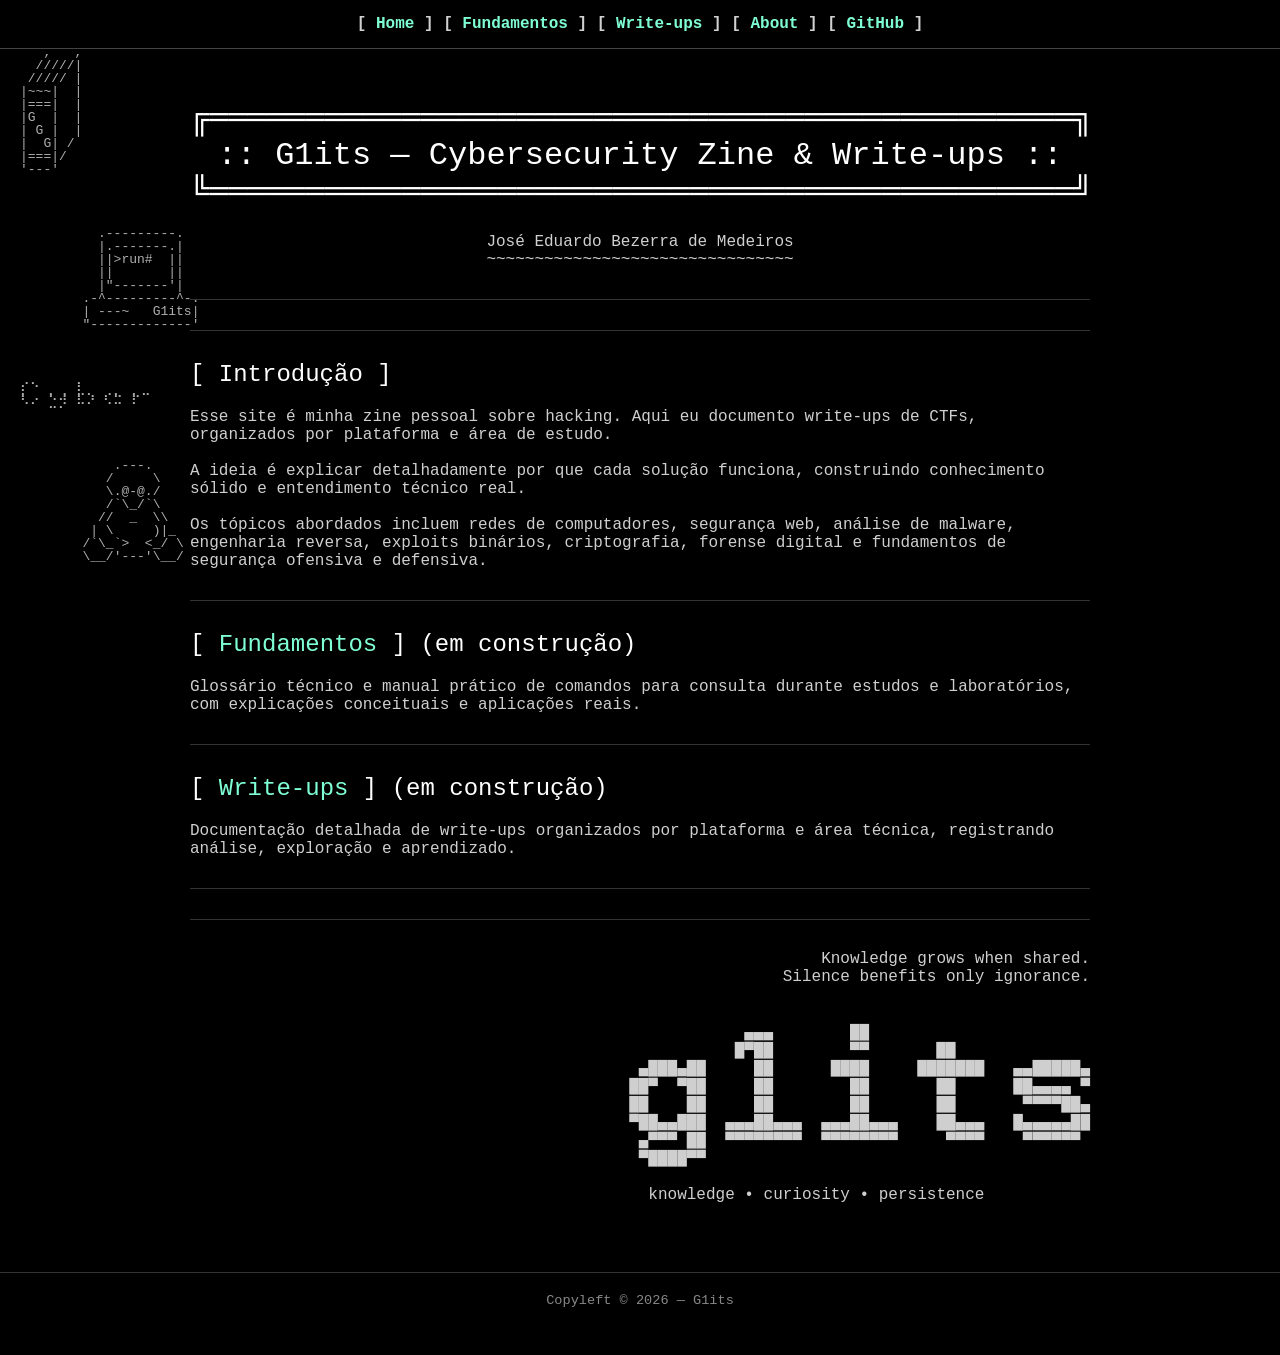
==== index.html @ 4650328b "Primeiro protótipo de Home page e estrutura de diretórios" ====
<!DOCTYPE html>
<html lang="pt-BR">
<head>
  <meta charset="utf-8">
  <title>:: Glits Security Zine ::</title>

  <meta name="description" content="Glits Security Zine — write-ups e notas sobre segurança da informação.">
  <meta name="keywords" content="security, hacking, ctf, writeups, networks">
  <meta name="author" content="José Eduardo Bezerra de Medeiros">
  <meta name="viewport" content="width=device-width, initial-scale=1.0">

  <style>
    body {
      background-color: #000;
      color: #d0d0d0;
      font-family: "Courier New", Courier, monospace;
      margin: 0;
    }

    a {
      color: #7fffd4;
      text-decoration: none;
    }

    a:hover {
      text-decoration: underline;
    }

    .nav {
      text-align: center;
      padding: 15px;
      border-bottom: 1px solid #444;
      font-weight: bold;
    }

    /* ASCII à esquerda */
    .ascii-left {
      position: fixed;
      top: 15px;
      left: 20px;
      opacity: 0.85;
      white-space: pre;
      pointer-events: none;
    }
    .ascii-left pre {
      margin-bottom: 20px;   /* ajuste fino */
      line-height: 1;
    }


    .container {
      max-width: 900px;
      margin: auto;
      padding: 30px 15px;
      font-size: 1rem;
    }

    h1, h2 {
      color: #fff;
      font-weight: normal;
    }

    .title {
      text-align: center;
    }

    pre {
      background: none;
      border: none;
      padding: 0;
      margin-bottom: 20px;
      color: #cfcfcf;
      white-space: pre-wrap;
    }

    hr {
      border: 0;
      border-top: 1px solid #333;
      margin: 30px 0;
    }

    footer {
      text-align: center;
      padding: 20px;
      border-top: 1px solid #333;
      font-size: 0.85em;
      color: #888;
    }

    .to-the-right {
      text-align: right;
      white-space: pre;
    }
    .ascii-wrapper {
      display: flex;
      justify-content: flex-end;
    }

    .ascii-wrapper pre {
      white-space: pre;
      text-align: left;   /* CRÍTICO */
      line-height: 1;
      margin: 0;
    }
    

    @media (max-width: 1100px) {
      .ascii-left {
        display: none;
      }
    }
  </style>
</head>

<body>

  <!-- ASCII FIXO À ESQUERDA -->
  <div class="ascii-left">
<pre>
   ,   ,
  /////|
 ///// |
|~~~|  |
|===|  |
|G  |  |
| G |  |
|  G| /
|===|/
'---'
</pre>
<pre>
          .---------.
          |.-------.|
          ||>run#  ||
          ||       ||
          |"-------'|
        .-^---------^-.
        | ---~   G1its|
        "-------------'
</pre>
<pre>
⡎⠑ ⡀⢀ ⣇⡀ ⢀⡀ ⡀⣀
⠣⠔ ⣑⡺ ⠧⠜ ⠣⠭ ⠏     
</pre>
<pre>
            .---.
           /     \
           \.@-@./
           /`\_/`\
          //  _  \\
         | \     )|_
        /`\_`>  <_/ \
        \__/'---'\__/
</pre>

  </div>

  <div class="nav">
    [ <a href="index.html">Home</a> ]
    [ <a href="fundamentos.html">Fundamentos</a> ]
    [ <a href="writeups.html">Write-ups</a> ]
    [ <a href="about.html">About</a> ]
    [ <a href="https://github.com/eduardobezerraz" target="_blank">GitHub</a> ]
  </div>

  <div class="container">

    <h1 class="title">
╔═════════════════════════════════════════════╗
 :: G1its — Cybersecurity Zine & Write-ups ::
╚═════════════════════════════════════════════╝
    </h1>

    <p class="title">
      José Eduardo Bezerra de Medeiros<br>
      ~~~~~~~~~~~~~~~~~~~~~~~~~~~~~~~~
    </p>
    <hr>
    <hr>
    <h2>[ Introdução ]</h2>

<pre>
Esse site é minha zine pessoal sobre hacking. Aqui eu documento write-ups de CTFs, organizados por plataforma e área de estudo.

A ideia é explicar detalhadamente por que cada solução funciona, construindo conhecimento sólido e entendimento técnico real.

Os tópicos abordados incluem redes de computadores, segurança web, análise de malware, engenharia reversa, exploits binários, criptografia, forense digital e fundamentos de segurança ofensiva e defensiva.
</pre>

    <hr>

    <h2>[ <a href="fundamentos.html">Fundamentos</a> ] (em construção)</h2>

<pre>
Glossário técnico e manual prático de comandos para consulta durante estudos e laboratórios, com explicações conceituais e aplicações reais.
</pre>

    <hr>

    <h2>[ <a href="writeups.html">Write-ups</a> ] (em construção)</h2>

<pre>
Documentação detalhada de write-ups organizados por plataforma e área técnica, registrando análise, exploração e aprendizado.
</pre>
    <hr>
    <hr>
    <pre class="to-the-right">
Knowledge grows when shared.
Silence benefits only ignorance.
    </pre>

    <!-- ASCII FINAL — NÃO MEXIDO -->
    <pre class="ascii-wrapper">
             ▄▄▄        ██
            █▀██        ▀▀       ██
  ▄███▄██     ██      ████     ███████   ▄▄█████▄
 ██▀  ▀██     ██        ██       ██      ██▄▄▄▄ ▀
 ██    ██     ██        ██       ██       ▀▀▀▀██▄
 ▀██▄▄███  ▄▄▄██▄▄▄  ▄▄▄██▄▄▄    ██▄▄▄   █▄▄▄▄▄██
  ▄▀▀▀ ██  ▀▀▀▀▀▀▀▀  ▀▀▀▀▀▀▀▀     ▀▀▀▀    ▀▀▀▀▀▀
  ▀████▀▀

   knowledge • curiosity • persistence
    </pre>

  </div>

  <footer>
    Copyleft © 2026 — G1its<br>
  </footer>

</body>
</html>
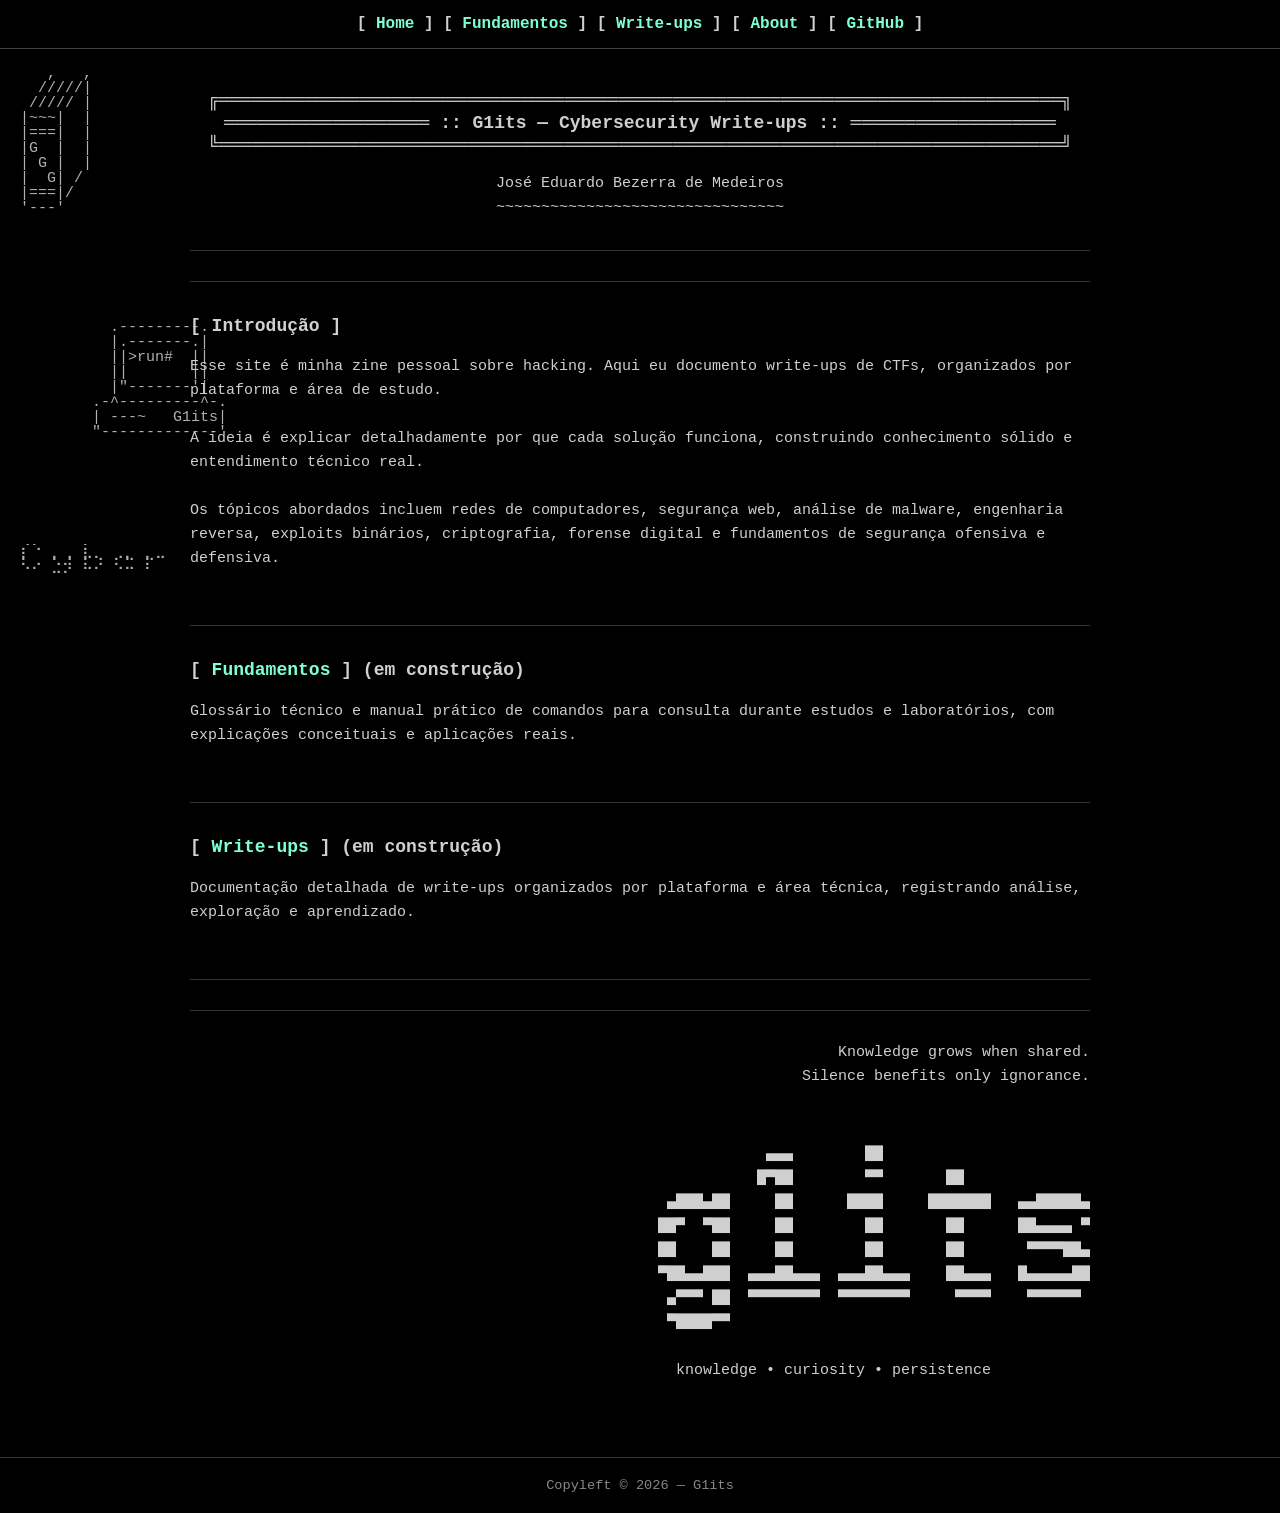
==== commit 224eead1: "index.html responsivo" ====
--- a/index.html
+++ b/index.html
@@ -10,6 +10,9 @@
   <meta name="viewport" content="width=device-width, initial-scale=1.0">
 
   <style>
+    /* =========================
+       BASE
+    ========================== */
     body {
       background-color: #000;
       color: #d0d0d0;
@@ -26,6 +29,9 @@
       text-decoration: underline;
     }
 
+    /* =========================
+       NAV
+    ========================== */
     .nav {
       text-align: center;
       padding: 15px;
@@ -33,7 +39,9 @@
       font-weight: bold;
     }
 
-    /* ASCII à esquerda */
+    /* =========================
+       ASCII FIXO À ESQUERDA
+    ========================== */
     .ascii-left {
       position: fixed;
       top: 15px;
@@ -42,28 +50,39 @@
       white-space: pre;
       pointer-events: none;
     }
+
     .ascii-left pre {
-      margin-bottom: 20px;   /* ajuste fino */
+      margin-bottom: 20px;
       line-height: 1;
     }
 
-
+    /* =========================
+       CONTEÚDO
+    ========================== */
     .container {
       max-width: 900px;
       margin: auto;
       padding: 30px 15px;
-      font-size: 1rem;
-    }
-
-    h1, h2 {
-      color: #fff;
-      font-weight: normal;
+      font-size: clamp(14px, 2.4vw, 16px);
+      line-height: 1.6;
+    }
+
+    h1 {
+      font-size: clamp(18px, 4vw, 22px);
+    }
+
+    h2 {
+      font-size: clamp(15px, 3vw, 18px);
     }
 
     .title {
       text-align: center;
-    }
-
+      font-size: clamp(13px, 2.2vw, 15px);
+    }
+
+    /* =========================
+       PRE / ASCII
+    ========================== */
     pre {
       background: none;
       border: none;
@@ -71,14 +90,23 @@
       margin-bottom: 20px;
       color: #cfcfcf;
       white-space: pre-wrap;
-    }
-
+      overflow: hidden;
+      font-size: clamp(13px, 2.3vw, 15px);
+      line-height: 1.6;
+    }
+
+    /* =========================
+       SEPARADORES
+    ========================== */
     hr {
       border: 0;
       border-top: 1px solid #333;
       margin: 30px 0;
     }
 
+    /* =========================
+       FOOTER
+    ========================== */
     footer {
       text-align: center;
       padding: 20px;
@@ -87,36 +115,135 @@
       color: #888;
     }
 
+    /* =========================
+       TEXTO À DIREITA
+    ========================== */
     .to-the-right {
       text-align: right;
       white-space: pre;
     }
+
+    /* =========================
+       ASCII FINAL
+    ========================== */
     .ascii-wrapper {
       display: flex;
       justify-content: flex-end;
+      max-width: 100%;
+      margin-top: 30px;
     }
 
     .ascii-wrapper pre {
       white-space: pre;
-      text-align: left;   /* CRÍTICO */
+      text-align: left;
       line-height: 1;
       margin: 0;
-    }
-    
-
+      font-size: clamp(12px, 2.2vw, 14px);
+    }
+
+    /* =========================
+       ASCII TÍTULO
+    ========================== */
+    .ascii-title {
+      display: flex;
+      justify-content: center;
+    }
+
+    .ascii-title pre {
+      white-space: pre;
+      text-align: center;
+      line-height: 1.25;
+      margin: 0;
+      max-width: 100%;
+      overflow: hidden;
+      font-size: clamp(15px, 2.8vw, 18px);
+      font-family: inherit;
+    }
+
+    /* =========================
+       RESPONSIVO
+    ========================== */
     @media (max-width: 1100px) {
       .ascii-left {
         display: none;
       }
     }
+
+    @media (max-width: 600px) {
+      .nav {
+        font-size: 0.9em;
+        line-height: 1.8;
+      }
+
+      h1 {
+        font-size: 1.1em;
+      }
+
+      h2 {
+        font-size: 1em;
+      }
+    }
+
+    @media (max-width: 480px) {
+      .ascii-wrapper {
+        display: none;
+      }
+    }
   </style>
+
+  <script>
+    function buildTitleBox() {
+      const text = " :: G1its — Cybersecurity Write-ups :: ";
+      const container = document.querySelector(".container");
+      const pre = document.getElementById("title-box");
+
+      if (!container || !pre) return;
+
+      const probe = document.createElement("span");
+      probe.style.position = "absolute";
+      probe.style.visibility = "hidden";
+      probe.style.whiteSpace = "pre";
+      probe.style.font = getComputedStyle(pre).font;
+      document.body.appendChild(probe);
+
+      probe.textContent = text;
+      const textWidth = probe.offsetWidth;
+
+      probe.textContent = "═";
+      const charWidth = probe.offsetWidth;
+
+      document.body.removeChild(probe);
+
+      const maxWidth = container.clientWidth * 0.95;
+      const maxChars = Math.floor(maxWidth / charWidth);
+
+      if (maxChars < text.length + 6) {
+        pre.textContent = text.trim();
+        return;
+      }
+
+      const innerChars = maxChars - 2;
+      const sideChars = Math.floor((innerChars - text.length) / 2);
+
+      const topBottom = "═".repeat(innerChars);
+      const side = "═".repeat(sideChars);
+
+      pre.textContent =
+        "╔" + topBottom + "╗\n" +
+        side + text + side + "\n" +
+        "╚" + topBottom + "╝";
+    }
+
+    window.addEventListener("load", buildTitleBox);
+    window.addEventListener("resize", buildTitleBox);
+  </script>
 </head>
 
 <body>
 
   <!-- ASCII FIXO À ESQUERDA -->
   <div class="ascii-left">
-<pre>
+    <pre>
    ,   ,
   /////|
  ///// |
@@ -127,8 +254,9 @@
 |  G| /
 |===|/
 '---'
-</pre>
-<pre>
+    </pre>
+
+    <pre>
           .---------.
           |.-------.|
           ||>run#  ||
@@ -137,24 +265,17 @@
         .-^---------^-.
         | ---~   G1its|
         "-------------'
-</pre>
-<pre>
+    </pre>
+
+    <pre>
 ⡎⠑ ⡀⢀ ⣇⡀ ⢀⡀ ⡀⣀
-⠣⠔ ⣑⡺ ⠧⠜ ⠣⠭ ⠏     
-</pre>
-<pre>
-            .---.
-           /     \
-           \.@-@./
-           /`\_/`\
-          //  _  \\
-         | \     )|_
-        /`\_`>  <_/ \
-        \__/'---'\__/
-</pre>
+⠣⠔ ⣑⡺ ⠧⠜ ⠣⠭ ⠏
+    </pre>
+
 
   </div>
 
+  <!-- NAV -->
   <div class="nav">
     [ <a href="index.html">Home</a> ]
     [ <a href="fundamentos.html">Fundamentos</a> ]
@@ -163,53 +284,55 @@
     [ <a href="https://github.com/eduardobezerraz" target="_blank">GitHub</a> ]
   </div>
 
+  <!-- CONTEÚDO -->
   <div class="container">
 
-    <h1 class="title">
-╔═════════════════════════════════════════════╗
- :: G1its — Cybersecurity Zine & Write-ups ::
-╚═════════════════════════════════════════════╝
+    <h1 class="title ascii-title">
+      <pre id="title-box"></pre>
     </h1>
 
     <p class="title">
       José Eduardo Bezerra de Medeiros<br>
       ~~~~~~~~~~~~~~~~~~~~~~~~~~~~~~~~
     </p>
-    <hr>
-    <hr>
+
+    <hr>
+    <hr>
+
     <h2>[ Introdução ]</h2>
 
-<pre>
+    <pre>
 Esse site é minha zine pessoal sobre hacking. Aqui eu documento write-ups de CTFs, organizados por plataforma e área de estudo.
 
 A ideia é explicar detalhadamente por que cada solução funciona, construindo conhecimento sólido e entendimento técnico real.
 
 Os tópicos abordados incluem redes de computadores, segurança web, análise de malware, engenharia reversa, exploits binários, criptografia, forense digital e fundamentos de segurança ofensiva e defensiva.
-</pre>
+    </pre>
 
     <hr>
 
     <h2>[ <a href="fundamentos.html">Fundamentos</a> ] (em construção)</h2>
 
-<pre>
+    <pre>
 Glossário técnico e manual prático de comandos para consulta durante estudos e laboratórios, com explicações conceituais e aplicações reais.
-</pre>
+    </pre>
 
     <hr>
 
     <h2>[ <a href="writeups.html">Write-ups</a> ] (em construção)</h2>
 
-<pre>
+    <pre>
 Documentação detalhada de write-ups organizados por plataforma e área técnica, registrando análise, exploração e aprendizado.
-</pre>
-    <hr>
-    <hr>
+    </pre>
+
+    <hr>
+    <hr>
+
     <pre class="to-the-right">
 Knowledge grows when shared.
 Silence benefits only ignorance.
     </pre>
 
-    <!-- ASCII FINAL — NÃO MEXIDO -->
     <pre class="ascii-wrapper">
              ▄▄▄        ██
             █▀██        ▀▀       ██
@@ -226,8 +349,8 @@
   </div>
 
   <footer>
-    Copyleft © 2026 — G1its<br>
+    Copyleft © 2026 — G1its
   </footer>
 
 </body>
-</html>
+</html>
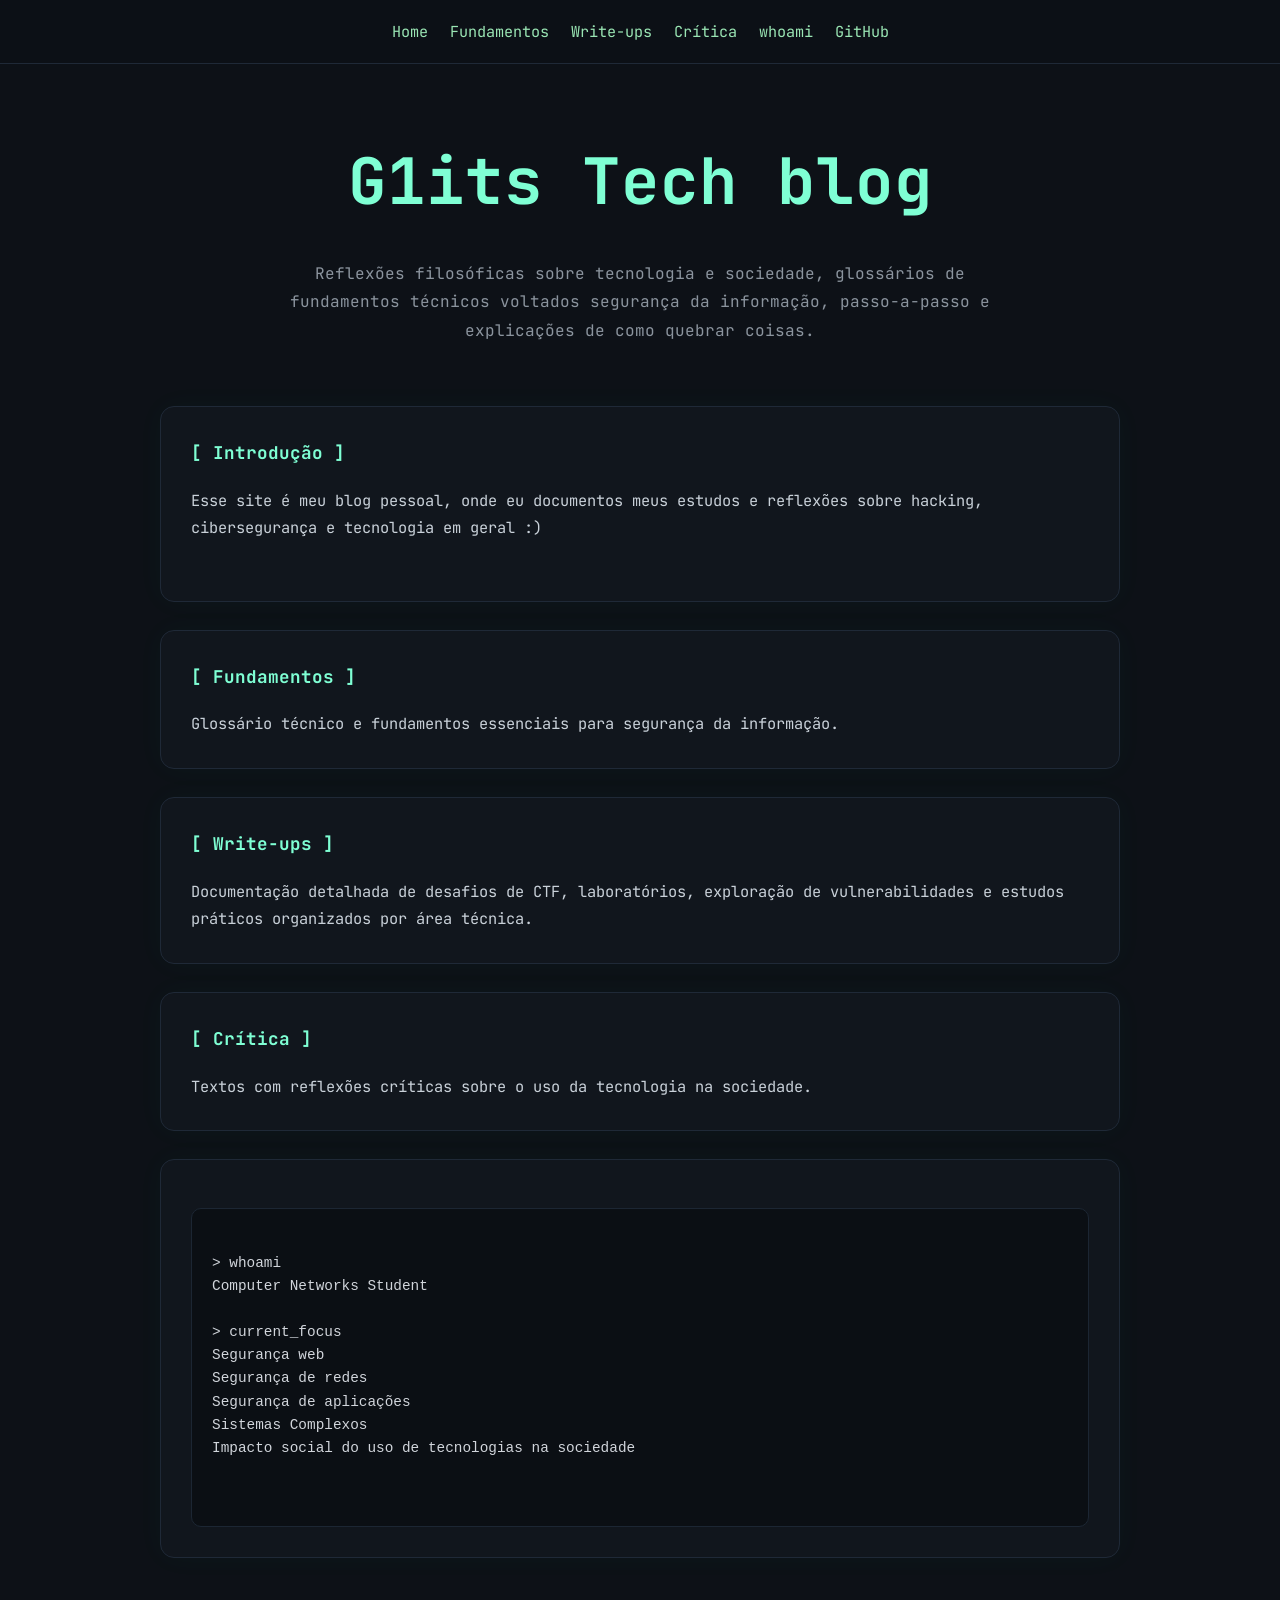
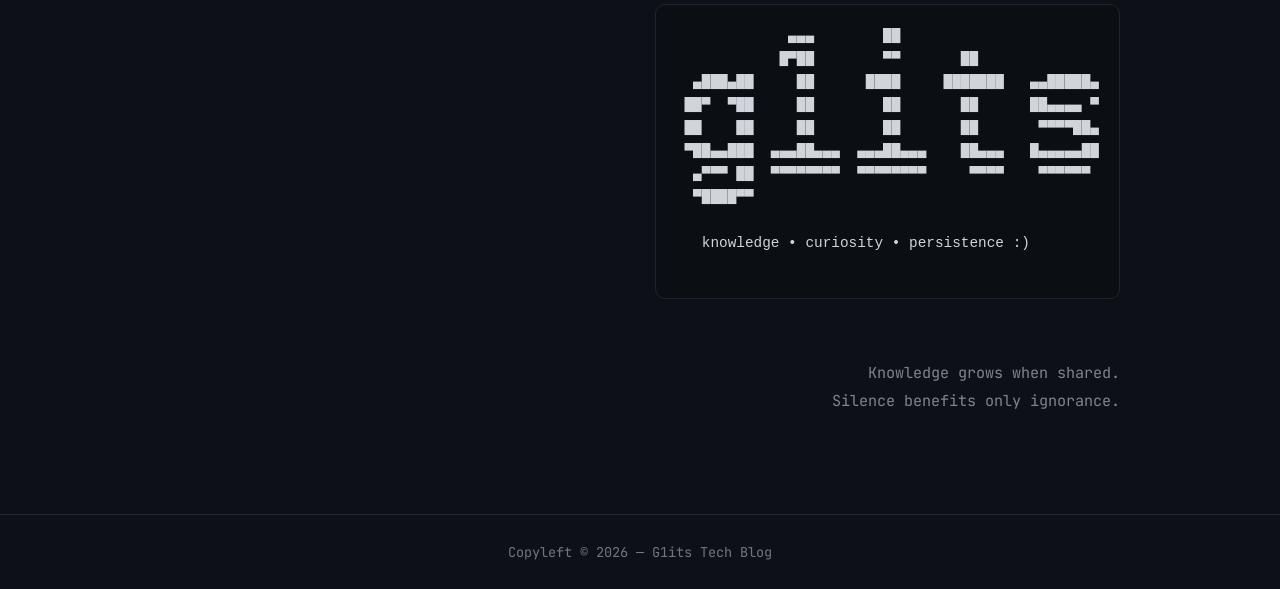
==== commit 9b440062: "Sobrescrita e atualização da estrutura do projeto" ====
--- a/index.html
+++ b/index.html
@@ -2,338 +2,437 @@
 <html lang="pt-BR">
 <head>
   <meta charset="utf-8">
-  <title>:: Glits Security Zine ::</title>
-
-  <meta name="description" content="Glits Security Zine — write-ups e notas sobre segurança da informação.">
-  <meta name="keywords" content="security, hacking, ctf, writeups, networks">
+
+  <title>G1its Tech Blog</title>
+
+  <meta name="description" content="Write-ups, research notes e estudos sobre segurança ofensiva.">
+  <meta name="keywords" content="security, hacking, ctf, web security, reverse engineering">
   <meta name="author" content="José Eduardo Bezerra de Medeiros">
   <meta name="viewport" content="width=device-width, initial-scale=1.0">
 
+  <!-- FONT -->
+  <link rel="preconnect" href="https://fonts.googleapis.com">
+  <link rel="preconnect" href="https://fonts.gstatic.com" crossorigin>
+
+  <link
+    href="https://fonts.googleapis.com/css2?family=JetBrains+Mono:wght@400;500;700&display=swap"
+    rel="stylesheet"
+  >
+
   <style>
-    /* =========================
-       BASE
-    ========================== */
+
+    /* =========================================
+       RESET
+    ========================================= */
+
+    * {
+      margin: 0;
+      padding: 0;
+      box-sizing: border-box;
+    }
+
+    /* =========================================
+       BODY
+    ========================================= */
+
     body {
-      background-color: #000;
-      color: #d0d0d0;
-      font-family: "Courier New", Courier, monospace;
-      margin: 0;
-    }
+      background: #0d1117;
+      color: #c9d1d9;
+      font-family: "JetBrains Mono", monospace;
+      line-height: 1.8;
+    }
+
+    /* =========================================
+       LINKS
+    ========================================= */
 
     a {
       color: #7fffd4;
       text-decoration: none;
+      transition: 0.2s ease;
     }
 
     a:hover {
-      text-decoration: underline;
-    }
-
-    /* =========================
-       NAV
-    ========================== */
+      color: #00ffaa;
+      text-shadow: 0 0 10px rgba(0,255,170,0.35);
+    }
+
+    /* =========================================
+       NAVBAR
+    ========================================= */
+
     .nav {
-      text-align: center;
-      padding: 15px;
-      border-bottom: 1px solid #444;
-      font-weight: bold;
-    }
-
-    /* =========================
-       ASCII FIXO À ESQUERDA
-    ========================== */
-    .ascii-left {
-      position: fixed;
-      top: 15px;
-      left: 20px;
-      opacity: 0.85;
-      white-space: pre;
-      pointer-events: none;
-    }
-
-    .ascii-left pre {
-      margin-bottom: 20px;
-      line-height: 1;
-    }
-
-    /* =========================
-       CONTEÚDO
-    ========================== */
-    .container {
-      max-width: 900px;
-      margin: auto;
-      padding: 30px 15px;
-      font-size: clamp(14px, 2.4vw, 16px);
-      line-height: 1.6;
-    }
-
-    h1 {
-      font-size: clamp(18px, 4vw, 22px);
-    }
-
-    h2 {
-      font-size: clamp(15px, 3vw, 18px);
-    }
-
-    .title {
-      text-align: center;
-      font-size: clamp(13px, 2.2vw, 15px);
-    }
-
-    /* =========================
-       PRE / ASCII
-    ========================== */
-    pre {
-      background: none;
-      border: none;
-      padding: 0;
-      margin-bottom: 20px;
-      color: #cfcfcf;
-      white-space: pre-wrap;
-      overflow: hidden;
-      font-size: clamp(13px, 2.3vw, 15px);
-      line-height: 1.6;
-    }
-
-    /* =========================
-       SEPARADORES
-    ========================== */
-    hr {
-      border: 0;
-      border-top: 1px solid #333;
-      margin: 30px 0;
-    }
-
-    /* =========================
-       FOOTER
-    ========================== */
-    footer {
-      text-align: center;
-      padding: 20px;
-      border-top: 1px solid #333;
-      font-size: 0.85em;
-      color: #888;
-    }
-
-    /* =========================
-       TEXTO À DIREITA
-    ========================== */
-    .to-the-right {
-      text-align: right;
-      white-space: pre;
-    }
-
-    /* =========================
-       ASCII FINAL
-    ========================== */
-    .ascii-wrapper {
-      display: flex;
-      justify-content: flex-end;
-      max-width: 100%;
-      margin-top: 30px;
-    }
-
-    .ascii-wrapper pre {
-      white-space: pre;
-      text-align: left;
-      line-height: 1;
-      margin: 0;
-      font-size: clamp(12px, 2.2vw, 14px);
-    }
-
-    /* =========================
-       ASCII TÍTULO
-    ========================== */
-    .ascii-title {
+      position: sticky;
+      top: 0;
+
       display: flex;
       justify-content: center;
-    }
-
-    .ascii-title pre {
-      white-space: pre;
+      align-items: center;
+      gap: 22px;
+
+      padding: 18px 20px;
+
+      background: rgba(13,17,23,0.88);
+      backdrop-filter: blur(10px);
+
+      border-bottom: 1px solid #1f2937;
+
+      z-index: 999;
+    }
+
+    .nav a {
+      font-size: 0.95rem;
+      color: #9ae6b4;
+    }
+
+    /* =========================================
+       CONTAINER
+    ========================================= */
+
+    .container {
+      width: 100%;
+      max-width: 1000px;
+
+      margin: auto;
+      padding: 60px 20px;
+    }
+
+    /* =========================================
+       HERO
+    ========================================= */
+
+    .hero {
       text-align: center;
-      line-height: 1.25;
-      margin: 0;
-      max-width: 100%;
-      overflow: hidden;
-      font-size: clamp(15px, 2.8vw, 18px);
+      margin-bottom: 60px;
+    }
+
+    .hero h1 {
+      font-size: clamp(2.2rem, 6vw, 4rem);
+      color: #7fffd4;
+
+      margin-bottom: 20px;
+
+      letter-spacing: 1px;
+    }
+
+    .hero .subtitle {
+      color: #8b949e;
+      font-size: 1rem;
+
+      max-width: 700px;
+      margin: auto;
+    }
+
+    .hero .author {
+      margin-top: 25px;
+      color: #6e7681;
+      font-size: 0.9rem;
+    }
+
+    /* =========================================
+       PANELS
+    ========================================= */
+
+    .panel {
+      background: #11161d;
+
+      border: 1px solid #1f2937;
+      border-radius: 14px;
+
+      padding: 30px;
+      margin-bottom: 28px;
+
+      box-shadow:
+        0 0 30px rgba(0,255,170,0.03),
+        inset 0 0 1px rgba(255,255,255,0.03);
+
+      transition: 0.25s ease;
+    }
+
+    .panel:hover {
+      border-color: #2c3b4f;
+      transform: translateY(-2px);
+    }
+
+    /* =========================================
+       TITLES
+    ========================================= */
+
+    h2 {
+      color: #7fffd4;
+      font-size: 1.1rem;
+
+      margin-bottom: 18px;
+    }
+
+    /* =========================================
+       TEXT
+    ========================================= */
+
+    p {
+      color: #c9d1d9;
+      font-size: 0.96rem;
+    }
+
+    /* =========================================
+       CODE / PRE
+    ========================================= */
+
+    pre {
+      overflow-x: auto;
+
+      padding: 20px;
+      margin-top: 18px;
+
+      border-radius: 10px;
+
+      background: #0b0f14;
+      border: 1px solid #1c2633;
+
+      color: #d1d5db;
+
+      font-size: 0.9rem;
+      line-height: 1.6;
+    }
+
+    code {
       font-family: inherit;
     }
 
-    /* =========================
-       RESPONSIVO
-    ========================== */
-    @media (max-width: 1100px) {
-      .ascii-left {
-        display: none;
+    /* =========================================
+       QUOTE
+    ========================================= */
+
+    .quote {
+      text-align: right;
+
+      color: #7d8590;
+
+      margin-top: 60px;
+      margin-bottom: 40px;
+
+      font-size: 0.95rem;
+    }
+
+    /* =========================================
+       ASCII
+    ========================================= */
+
+.ascii {
+  display: flex;
+  justify-content: right;
+  overflow: hidden;
+}
+
+.ascii pre {
+  white-space: pre;
+  overflow: hidden;
+  display: inline-block;
+}
+
+    /* =========================================
+       FOOTER
+    ========================================= */
+
+    footer {
+      border-top: 1px solid #1f2937;
+
+      text-align: center;
+
+      padding: 25px;
+
+      color: #6e7681;
+      font-size: 0.85rem;
+    }
+
+    /* =========================================
+       RESPONSIVE
+    ========================================= */
+
+    @media (max-width: 768px) {
+
+      .nav {
+        flex-wrap: wrap;
+        gap: 14px;
       }
-    }
-
-    @media (max-width: 600px) {
-      .nav {
-        font-size: 0.9em;
-        line-height: 1.8;
+
+      .panel {
+        padding: 24px;
       }
 
-      h1 {
-        font-size: 1.1em;
+      .hero {
+        margin-bottom: 40px;
       }
 
-      h2 {
-        font-size: 1em;
+      .hero h1 {
+        font-size: 2.4rem;
       }
-    }
-
-    @media (max-width: 480px) {
-      .ascii-wrapper {
-        display: none;
-      }
-    }
+
+    }
+
   </style>
-
-  <script>
-    function buildTitleBox() {
-      const text = " :: G1its — Cybersecurity Write-ups :: ";
-      const container = document.querySelector(".container");
-      const pre = document.getElementById("title-box");
-
-      if (!container || !pre) return;
-
-      const probe = document.createElement("span");
-      probe.style.position = "absolute";
-      probe.style.visibility = "hidden";
-      probe.style.whiteSpace = "pre";
-      probe.style.font = getComputedStyle(pre).font;
-      document.body.appendChild(probe);
-
-      probe.textContent = text;
-      const textWidth = probe.offsetWidth;
-
-      probe.textContent = "═";
-      const charWidth = probe.offsetWidth;
-
-      document.body.removeChild(probe);
-
-      const maxWidth = container.clientWidth * 0.95;
-      const maxChars = Math.floor(maxWidth / charWidth);
-
-      if (maxChars < text.length + 6) {
-        pre.textContent = text.trim();
-        return;
-      }
-
-      const innerChars = maxChars - 2;
-      const sideChars = Math.floor((innerChars - text.length) / 2);
-
-      const topBottom = "═".repeat(innerChars);
-      const side = "═".repeat(sideChars);
-
-      pre.textContent =
-        "╔" + topBottom + "╗\n" +
-        side + text + side + "\n" +
-        "╚" + topBottom + "╝";
-    }
-
-    window.addEventListener("load", buildTitleBox);
-    window.addEventListener("resize", buildTitleBox);
-  </script>
 </head>
 
 <body>
 
-  <!-- ASCII FIXO À ESQUERDA -->
-  <div class="ascii-left">
+  <!-- =====================================
+       NAVBAR
+  ====================================== -->
+
+  <nav class="nav">
+
+    <a href="index.html">Home</a>
+
+    <a href="fundamentos.html">
+      Fundamentos
+    </a>
+
+    <a href="writeups.html">
+      Write-ups
+    </a>
+    
+    <a href="critica.html">
+      Crítica
+    </a>
+
+    <a href="Whoami.html">
+      whoami
+    </a>
+
+    <a
+      href="https://github.com/eduardobezerraz"
+      target="_blank"
+    >
+      GitHub
+    </a>
+
+  </nav>
+
+  <!-- =====================================
+       MAIN
+  ====================================== -->
+
+  <main class="container">
+
+    <!-- HERO -->
+
+    <section class="hero">
+
+      <h1>
+        G1its Tech blog
+      </h1>
+
+      <p class="subtitle">
+        Reflexões filosóficas sobre tecnologia e sociedade,
+        glossários de fundamentos técnicos voltados segurança da informação,
+        passo-a-passo e explicações de como quebrar coisas.
+      </p>
+
+    </section>
+
+    <!-- INTRO -->
+
+    <section class="panel">
+
+      <h2>
+        [ Introdução ]
+      </h2>
+
+      <p>
+      Esse site é meu blog pessoal, onde eu documentos meus estudos e reflexões sobre hacking, 
+      cibersegurança e tecnologia em geral :)
+      </p>
+
+      <br>
+
+    </section>
+
+    <!-- FUNDAMENTOS -->
+
+    <section class="panel">
+
+      <h2>
+        [
+        <a href="fundamentos.html">
+          Fundamentos
+        </a>
+        ]
+      </h2>
+
+      <p>
+        Glossário técnico e fundamentos essenciais para segurança da informação.
+      </p>
+
+    </section>
+
+    <!-- WRITEUPS -->
+
+    <section class="panel">
+
+      <h2>
+        [
+        <a href="writeups.html">
+          Write-ups
+        </a>
+        ]
+      </h2>
+
+      <p>
+        Documentação detalhada de desafios
+        de CTF, laboratórios, exploração
+        de vulnerabilidades e estudos
+        práticos organizados por área técnica.
+      </p>
+
+    </section>
+
+    <!-- CRÍTICA -->
+
+    <section class="panel">
+
+      <h2>
+        [
+        <a href="critica.html">
+          Crítica
+        </a>
+        ]
+      </h2>
+
+      <p>
+        Textos com reflexões críticas sobre o uso da tecnologia na sociedade.
+      </p>
+
+    </section>    
+
+    <!-- TERMINAL STYLE PANEL -->
+
+    <section class="panel">
+
+
+
+<pre><code>
+> whoami
+Computer Networks Student
+
+> current_focus
+Segurança web
+Segurança de redes
+Segurança de aplicações
+Sistemas Complexos
+Impacto social do uso de tecnologias na sociedade 
+
+
+</code></pre>
+
+    </section>
+
+
+
+    <!-- ASCII -->
+
+    <div class="ascii">
+
     <pre>
-   ,   ,
-  /////|
- ///// |
-|~~~|  |
-|===|  |
-|G  |  |
-| G |  |
-|  G| /
-|===|/
-'---'
-    </pre>
-
-    <pre>
-          .---------.
-          |.-------.|
-          ||>run#  ||
-          ||       ||
-          |"-------'|
-        .-^---------^-.
-        | ---~   G1its|
-        "-------------'
-    </pre>
-
-    <pre>
-⡎⠑ ⡀⢀ ⣇⡀ ⢀⡀ ⡀⣀
-⠣⠔ ⣑⡺ ⠧⠜ ⠣⠭ ⠏
-    </pre>
-
-
-  </div>
-
-  <!-- NAV -->
-  <div class="nav">
-    [ <a href="index.html">Home</a> ]
-    [ <a href="fundamentos.html">Fundamentos</a> ]
-    [ <a href="writeups.html">Write-ups</a> ]
-    [ <a href="about.html">About</a> ]
-    [ <a href="https://github.com/eduardobezerraz" target="_blank">GitHub</a> ]
-  </div>
-
-  <!-- CONTEÚDO -->
-  <div class="container">
-
-    <h1 class="title ascii-title">
-      <pre id="title-box"></pre>
-    </h1>
-
-    <p class="title">
-      José Eduardo Bezerra de Medeiros<br>
-      ~~~~~~~~~~~~~~~~~~~~~~~~~~~~~~~~
-    </p>
-
-    <hr>
-    <hr>
-
-    <h2>[ Introdução ]</h2>
-
-    <pre>
-Esse site é minha zine pessoal sobre hacking. Aqui eu documento write-ups de CTFs, organizados por plataforma e área de estudo.
-
-A ideia é explicar detalhadamente por que cada solução funciona, construindo conhecimento sólido e entendimento técnico real.
-
-Os tópicos abordados incluem redes de computadores, segurança web, análise de malware, engenharia reversa, exploits binários, criptografia, forense digital e fundamentos de segurança ofensiva e defensiva.
-    </pre>
-
-    <hr>
-
-    <h2>[ <a href="fundamentos.html">Fundamentos</a> ] (em construção)</h2>
-
-    <pre>
-Glossário técnico e manual prático de comandos para consulta durante estudos e laboratórios, com explicações conceituais e aplicações reais.
-    </pre>
-
-    <hr>
-
-    <h2>[ <a href="writeups.html">Write-ups</a> ] (em construção)</h2>
-
-    <pre>
-Documentação detalhada de write-ups organizados por plataforma e área técnica, registrando análise, exploração e aprendizado.
-    </pre>
-
-    <hr>
-    <hr>
-
-    <pre class="to-the-right">
-Knowledge grows when shared.
-Silence benefits only ignorance.
-    </pre>
-
-    <pre class="ascii-wrapper">
              ▄▄▄        ██
             █▀██        ▀▀       ██
   ▄███▄██     ██      ████     ███████   ▄▄█████▄
@@ -343,14 +442,28 @@
   ▄▀▀▀ ██  ▀▀▀▀▀▀▀▀  ▀▀▀▀▀▀▀▀     ▀▀▀▀    ▀▀▀▀▀▀
   ▀████▀▀
 
-   knowledge • curiosity • persistence
+   knowledge • curiosity • persistence :)
     </pre>
 
-  </div>
+    </div>
+    
+    <!-- QUOTE -->
+
+    <div class="quote">
+      Knowledge grows when shared.<br>
+      Silence benefits only ignorance.
+    </div>
+
+  </main>
+
+  <!-- =====================================
+       FOOTER
+  ====================================== -->
 
   <footer>
-    Copyleft © 2026 — G1its
+    Copyleft © 2026 — G1its Tech Blog
   </footer>
 
 </body>
-</html>+</html>
+
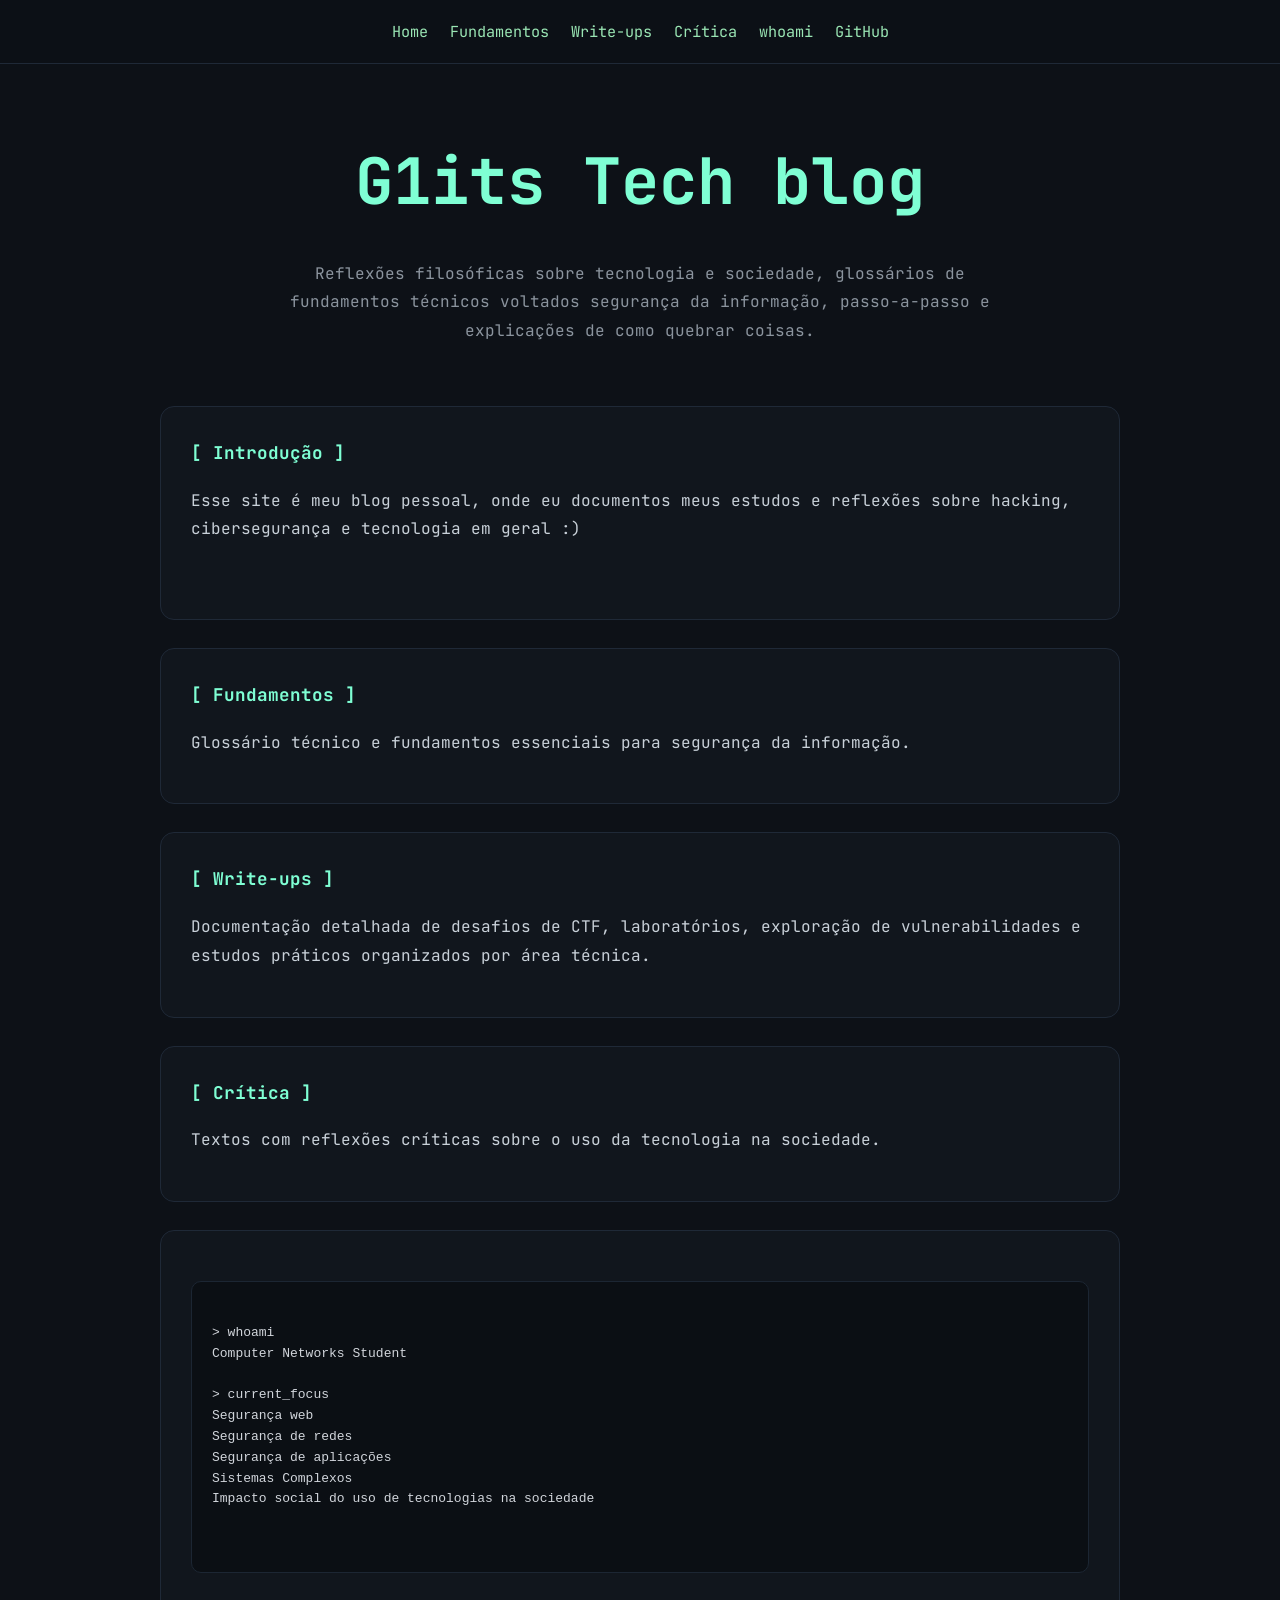
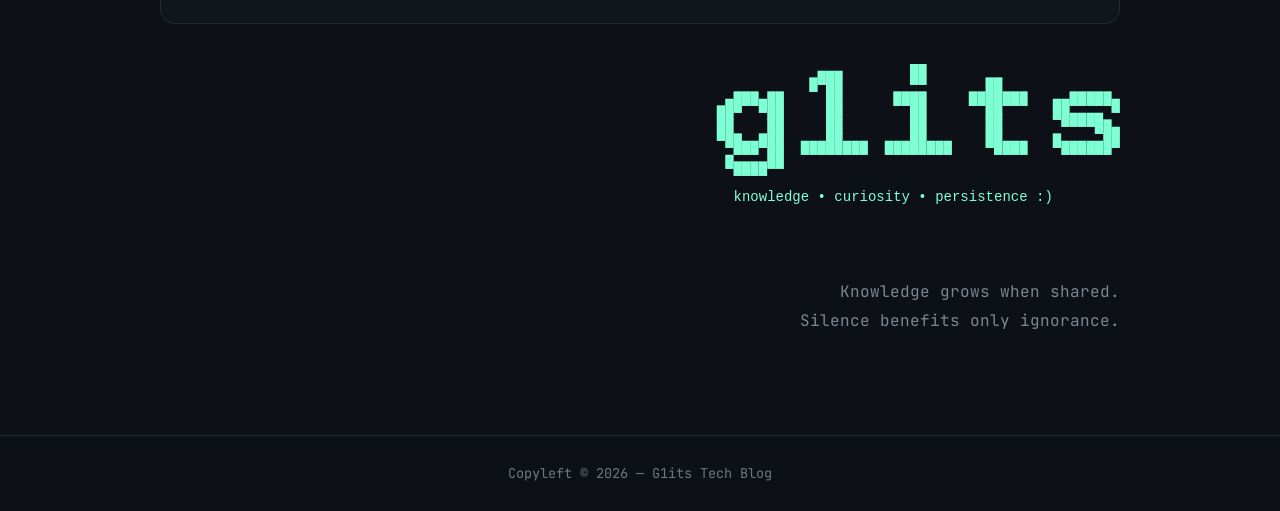
==== commit 488ec897: "Estrutura do de arquivos refatorada" ====
--- a/index.html
+++ b/index.html
@@ -18,259 +18,8 @@
     href="https://fonts.googleapis.com/css2?family=JetBrains+Mono:wght@400;500;700&display=swap"
     rel="stylesheet"
   >
-
-  <style>
-
-    /* =========================================
-       RESET
-    ========================================= */
-
-    * {
-      margin: 0;
-      padding: 0;
-      box-sizing: border-box;
-    }
-
-    /* =========================================
-       BODY
-    ========================================= */
-
-    body {
-      background: #0d1117;
-      color: #c9d1d9;
-      font-family: "JetBrains Mono", monospace;
-      line-height: 1.8;
-    }
-
-    /* =========================================
-       LINKS
-    ========================================= */
-
-    a {
-      color: #7fffd4;
-      text-decoration: none;
-      transition: 0.2s ease;
-    }
-
-    a:hover {
-      color: #00ffaa;
-      text-shadow: 0 0 10px rgba(0,255,170,0.35);
-    }
-
-    /* =========================================
-       NAVBAR
-    ========================================= */
-
-    .nav {
-      position: sticky;
-      top: 0;
-
-      display: flex;
-      justify-content: center;
-      align-items: center;
-      gap: 22px;
-
-      padding: 18px 20px;
-
-      background: rgba(13,17,23,0.88);
-      backdrop-filter: blur(10px);
-
-      border-bottom: 1px solid #1f2937;
-
-      z-index: 999;
-    }
-
-    .nav a {
-      font-size: 0.95rem;
-      color: #9ae6b4;
-    }
-
-    /* =========================================
-       CONTAINER
-    ========================================= */
-
-    .container {
-      width: 100%;
-      max-width: 1000px;
-
-      margin: auto;
-      padding: 60px 20px;
-    }
-
-    /* =========================================
-       HERO
-    ========================================= */
-
-    .hero {
-      text-align: center;
-      margin-bottom: 60px;
-    }
-
-    .hero h1 {
-      font-size: clamp(2.2rem, 6vw, 4rem);
-      color: #7fffd4;
-
-      margin-bottom: 20px;
-
-      letter-spacing: 1px;
-    }
-
-    .hero .subtitle {
-      color: #8b949e;
-      font-size: 1rem;
-
-      max-width: 700px;
-      margin: auto;
-    }
-
-    .hero .author {
-      margin-top: 25px;
-      color: #6e7681;
-      font-size: 0.9rem;
-    }
-
-    /* =========================================
-       PANELS
-    ========================================= */
-
-    .panel {
-      background: #11161d;
-
-      border: 1px solid #1f2937;
-      border-radius: 14px;
-
-      padding: 30px;
-      margin-bottom: 28px;
-
-      box-shadow:
-        0 0 30px rgba(0,255,170,0.03),
-        inset 0 0 1px rgba(255,255,255,0.03);
-
-      transition: 0.25s ease;
-    }
-
-    .panel:hover {
-      border-color: #2c3b4f;
-      transform: translateY(-2px);
-    }
-
-    /* =========================================
-       TITLES
-    ========================================= */
-
-    h2 {
-      color: #7fffd4;
-      font-size: 1.1rem;
-
-      margin-bottom: 18px;
-    }
-
-    /* =========================================
-       TEXT
-    ========================================= */
-
-    p {
-      color: #c9d1d9;
-      font-size: 0.96rem;
-    }
-
-    /* =========================================
-       CODE / PRE
-    ========================================= */
-
-    pre {
-      overflow-x: auto;
-
-      padding: 20px;
-      margin-top: 18px;
-
-      border-radius: 10px;
-
-      background: #0b0f14;
-      border: 1px solid #1c2633;
-
-      color: #d1d5db;
-
-      font-size: 0.9rem;
-      line-height: 1.6;
-    }
-
-    code {
-      font-family: inherit;
-    }
-
-    /* =========================================
-       QUOTE
-    ========================================= */
-
-    .quote {
-      text-align: right;
-
-      color: #7d8590;
-
-      margin-top: 60px;
-      margin-bottom: 40px;
-
-      font-size: 0.95rem;
-    }
-
-    /* =========================================
-       ASCII
-    ========================================= */
-
-.ascii {
-  display: flex;
-  justify-content: right;
-  overflow: hidden;
-}
-
-.ascii pre {
-  white-space: pre;
-  overflow: hidden;
-  display: inline-block;
-}
-
-    /* =========================================
-       FOOTER
-    ========================================= */
-
-    footer {
-      border-top: 1px solid #1f2937;
-
-      text-align: center;
-
-      padding: 25px;
-
-      color: #6e7681;
-      font-size: 0.85rem;
-    }
-
-    /* =========================================
-       RESPONSIVE
-    ========================================= */
-
-    @media (max-width: 768px) {
-
-      .nav {
-        flex-wrap: wrap;
-        gap: 14px;
-      }
-
-      .panel {
-        padding: 24px;
-      }
-
-      .hero {
-        margin-bottom: 40px;
-      }
-
-      .hero h1 {
-        font-size: 2.4rem;
-      }
-
-    }
-
-  </style>
+  <link rel="stylesheet" href="css/style.css">
+
 </head>
 
 <body>
@@ -282,29 +31,11 @@
   <nav class="nav">
 
     <a href="index.html">Home</a>
-
-    <a href="fundamentos.html">
-      Fundamentos
-    </a>
-
-    <a href="writeups.html">
-      Write-ups
-    </a>
-    
-    <a href="critica.html">
-      Crítica
-    </a>
-
-    <a href="Whoami.html">
-      whoami
-    </a>
-
-    <a
-      href="https://github.com/eduardobezerraz"
-      target="_blank"
-    >
-      GitHub
-    </a>
+    <a href="fundamentos/index.html">Fundamentos</a>
+    <a href="writeups/index.html">Write-ups</a>
+    <a href="critica/index.html">Crítica</a>
+    <a href="whoami/whoami.html">whoami</a>
+    <a href="https://github.com/eduardobezerraz" target="_blank">GitHub</a>
 
   </nav>
 
--- a/css/style.css
+++ b/css/style.css
@@ -0,0 +1,395 @@
+/* ==========================================================
+   G1ITS TECH BLOG
+   STYLE.CSS
+========================================================== */
+
+/* ==========================================================
+   VARIABLES
+========================================================== */
+
+:root {
+
+  --bg: #0d1117;
+  --panel: #11161d;
+
+  --text: #c9d1d9;
+  --muted: #8b949e;
+
+  --border: #1f2937;
+
+  --accent: #7fffd4;
+  --accent-hover: #00ffaa;
+
+  --container-width: 1000px;
+
+}
+
+/* ==========================================================
+   RESET
+========================================================== */
+
+* {
+  margin: 0;
+  padding: 0;
+  box-sizing: border-box;
+}
+
+/* ==========================================================
+   BODY
+========================================================== */
+
+body {
+  background: var(--bg);
+  color: var(--text);
+
+  font-family: "JetBrains Mono", monospace;
+  line-height: 1.8;
+}
+
+/* ==========================================================
+   LINKS
+========================================================== */
+
+a {
+  color: var(--accent);
+  text-decoration: none;
+  transition: 0.2s ease;
+}
+
+a:hover {
+  color: var(--accent-hover);
+}
+
+/* ==========================================================
+   NAVBAR
+========================================================== */
+
+.nav {
+
+  position: sticky;
+  top: 0;
+
+  display: flex;
+  justify-content: center;
+  align-items: center;
+  gap: 22px;
+
+  padding: 18px 20px;
+
+  background: rgba(13,17,23,.88);
+
+  backdrop-filter: blur(10px);
+
+  border-bottom: 1px solid var(--border);
+
+  z-index: 999;
+}
+
+.nav a {
+  color: #9ae6b4;
+  font-size: .95rem;
+}
+
+/* ==========================================================
+   LAYOUT
+========================================================== */
+
+.container {
+
+  width: 100%;
+  max-width: var(--container-width);
+
+  margin: auto;
+
+  padding: 60px 20px;
+}
+
+/* ==========================================================
+   HERO
+========================================================== */
+
+.hero {
+  text-align: center;
+  margin-bottom: 60px;
+}
+
+.hero h1 {
+
+  color: var(--accent);
+
+  font-size: clamp(2rem, 6vw, 4rem);
+
+  margin-bottom: 20px;
+}
+
+.hero .subtitle {
+
+  max-width: 700px;
+
+  margin: auto;
+
+  color: var(--muted);
+}
+
+.hero .author {
+
+  margin-top: 25px;
+
+  color: #6e7681;
+
+  font-size: .9rem;
+}
+
+/* ==========================================================
+   PANELS
+========================================================== */
+
+.panel {
+
+  background: var(--panel);
+
+  border: 1px solid var(--border);
+
+  border-radius: 14px;
+
+  padding: 30px;
+
+  margin-bottom: 28px;
+}
+
+.panel:last-child {
+  margin-bottom: 0;
+}
+
+/* ==========================================================
+   HEADINGS
+========================================================== */
+
+h1 {
+  color: var(--accent);
+}
+
+h2 {
+
+  color: var(--accent);
+
+  font-size: 1.1rem;
+
+  margin-bottom: 18px;
+}
+
+h3 {
+
+  color: var(--accent);
+
+  margin-top: 25px;
+  margin-bottom: 10px;
+}
+
+/* ==========================================================
+   TEXT
+========================================================== */
+
+p {
+  margin-bottom: 1rem;
+}
+
+/* ==========================================================
+   LISTS
+========================================================== */
+
+ul,
+ol {
+
+  margin-left: 2rem;
+
+  margin-bottom: 1rem;
+}
+
+li {
+  margin-bottom: .5rem;
+}
+
+/* ==========================================================
+   ARTICLE
+   (Fundamentos / Writeups)
+========================================================== */
+
+.article {
+
+  max-width: 850px;
+
+  margin: auto;
+}
+
+.article h1 {
+
+  margin-bottom: 1rem;
+}
+
+.article h2 {
+
+  margin-top: 2.5rem;
+}
+
+.article h3 {
+
+  margin-top: 1.5rem;
+}
+
+.article p {
+
+  margin-bottom: 1rem;
+}
+
+/* ==========================================================
+   CODE BLOCKS
+========================================================== */
+
+pre {
+
+  overflow-x: auto;
+
+  padding: 20px;
+
+  margin: 20px 0;
+
+  border-radius: 10px;
+
+  background: #0b0f14;
+
+  border: 1px solid #1c2633;
+
+  color: #d1d5db;
+
+  line-height: 1.6;
+}
+
+code {
+  font-family: inherit;
+}
+
+/* ==========================================================
+   QUOTES
+========================================================== */
+
+.quote {
+
+  text-align: right;
+
+  color: #7d8590;
+
+  margin-top: 60px;
+  margin-bottom: 40px;
+}
+
+/* ==========================================================
+   ASCII
+========================================================== */
+
+.ascii {
+
+  display: flex;
+
+  justify-content: flex-end;
+
+  overflow-x: auto;
+
+  margin-top: 40px;
+}
+
+.ascii pre {
+
+  background: transparent;
+
+  border: none;
+
+  padding: 0;
+  margin: 0;
+
+  white-space: pre;
+
+  line-height: 1;
+
+  font-size: 14px;
+
+  color: var(--accent);
+}
+
+/* ==========================================================
+   FOOTER
+========================================================== */
+
+footer {
+
+  border-top: 1px solid var(--border);
+
+  text-align: center;
+
+  padding: 25px;
+
+  color: #6e7681;
+
+  font-size: .85rem;
+}
+
+/* ==========================================================
+   TABLES
+========================================================== */
+
+table {
+
+  width: 100%;
+
+  border-collapse: collapse;
+
+  margin: 20px 0;
+}
+
+th,
+td {
+
+  border: 1px solid var(--border);
+
+  padding: 12px;
+
+  text-align: left;
+}
+
+th {
+  background: #161b22;
+}
+
+/* ==========================================================
+   RESPONSIVE
+========================================================== */
+
+@media (max-width: 768px) {
+
+  .nav {
+
+    flex-wrap: wrap;
+
+    gap: 14px;
+  }
+
+  .container {
+    padding: 40px 15px;
+  }
+
+  .panel {
+    padding: 24px;
+  }
+
+  .hero {
+    margin-bottom: 40px;
+  }
+
+  .hero h1 {
+    font-size: 2.4rem;
+  }
+
+  .ascii pre {
+    font-size: 11px;
+  }
+}
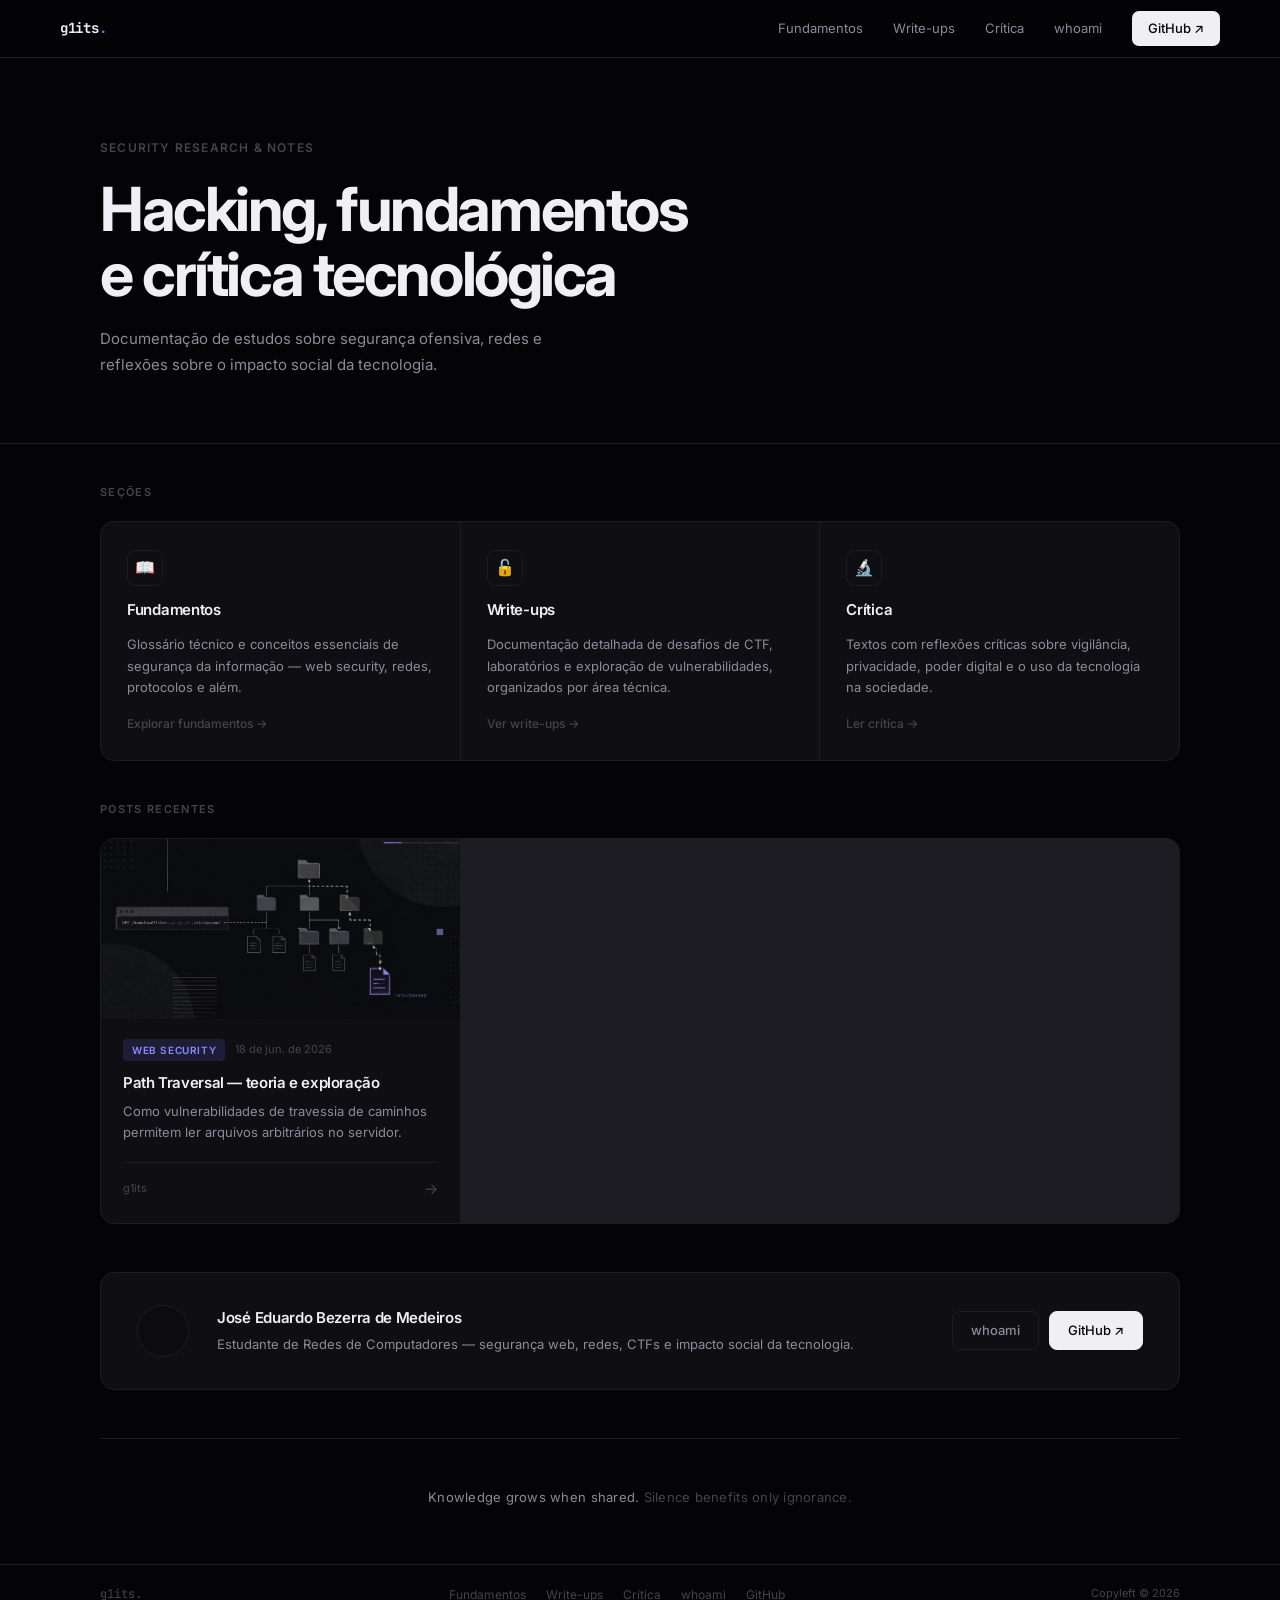
==== commit c05ea2a2: "Mudança no design e estrutura dos arquivos" ====
--- a/index.html
+++ b/index.html
@@ -1,200 +1,209 @@
-<!DOCTYPE html>
-<html lang="pt-BR">
-<head>
-  <meta charset="utf-8">
-
-  <title>G1its Tech Blog</title>
-
-  <meta name="description" content="Write-ups, research notes e estudos sobre segurança ofensiva.">
-  <meta name="keywords" content="security, hacking, ctf, web security, reverse engineering">
-  <meta name="author" content="José Eduardo Bezerra de Medeiros">
-  <meta name="viewport" content="width=device-width, initial-scale=1.0">
-
-  <!-- FONT -->
-  <link rel="preconnect" href="https://fonts.googleapis.com">
-  <link rel="preconnect" href="https://fonts.gstatic.com" crossorigin>
-
-  <link
-    href="https://fonts.googleapis.com/css2?family=JetBrains+Mono:wght@400;500;700&display=swap"
-    rel="stylesheet"
-  >
-  <link rel="stylesheet" href="css/style.css">
-
-</head>
-
-<body>
-
-  <!-- =====================================
-       NAVBAR
-  ====================================== -->
-
-  <nav class="nav">
-
-    <a href="index.html">Home</a>
-    <a href="fundamentos/index.html">Fundamentos</a>
-    <a href="writeups/index.html">Write-ups</a>
-    <a href="critica/index.html">Crítica</a>
-    <a href="whoami/whoami.html">whoami</a>
-    <a href="https://github.com/eduardobezerraz" target="_blank">GitHub</a>
-
-  </nav>
-
-  <!-- =====================================
-       MAIN
-  ====================================== -->
-
-  <main class="container">
-
-    <!-- HERO -->
-
-    <section class="hero">
-
-      <h1>
-        G1its Tech blog
-      </h1>
-
-      <p class="subtitle">
-        Reflexões filosóficas sobre tecnologia e sociedade,
-        glossários de fundamentos técnicos voltados segurança da informação,
-        passo-a-passo e explicações de como quebrar coisas.
-      </p>
-
-    </section>
-
-    <!-- INTRO -->
-
-    <section class="panel">
-
-      <h2>
-        [ Introdução ]
-      </h2>
-
-      <p>
-      Esse site é meu blog pessoal, onde eu documentos meus estudos e reflexões sobre hacking, 
-      cibersegurança e tecnologia em geral :)
-      </p>
-
-      <br>
-
-    </section>
-
-    <!-- FUNDAMENTOS -->
-
-    <section class="panel">
-
-      <h2>
-        [
-        <a href="fundamentos.html">
-          Fundamentos
-        </a>
-        ]
-      </h2>
-
-      <p>
-        Glossário técnico e fundamentos essenciais para segurança da informação.
-      </p>
-
-    </section>
-
-    <!-- WRITEUPS -->
-
-    <section class="panel">
-
-      <h2>
-        [
-        <a href="writeups.html">
-          Write-ups
-        </a>
-        ]
-      </h2>
-
-      <p>
-        Documentação detalhada de desafios
-        de CTF, laboratórios, exploração
-        de vulnerabilidades e estudos
-        práticos organizados por área técnica.
-      </p>
-
-    </section>
-
-    <!-- CRÍTICA -->
-
-    <section class="panel">
-
-      <h2>
-        [
-        <a href="critica.html">
-          Crítica
-        </a>
-        ]
-      </h2>
-
-      <p>
-        Textos com reflexões críticas sobre o uso da tecnologia na sociedade.
-      </p>
-
-    </section>    
-
-    <!-- TERMINAL STYLE PANEL -->
-
-    <section class="panel">
-
-
-
-<pre><code>
-> whoami
-Computer Networks Student
-
-> current_focus
-Segurança web
-Segurança de redes
-Segurança de aplicações
-Sistemas Complexos
-Impacto social do uso de tecnologias na sociedade 
-
-
-</code></pre>
-
-    </section>
-
-
-
-    <!-- ASCII -->
-
-    <div class="ascii">
-
-    <pre>
-             ▄▄▄        ██
-            █▀██        ▀▀       ██
-  ▄███▄██     ██      ████     ███████   ▄▄█████▄
- ██▀  ▀██     ██        ██       ██      ██▄▄▄▄ ▀
- ██    ██     ██        ██       ██       ▀▀▀▀██▄
- ▀██▄▄███  ▄▄▄██▄▄▄  ▄▄▄██▄▄▄    ██▄▄▄   █▄▄▄▄▄██
-  ▄▀▀▀ ██  ▀▀▀▀▀▀▀▀  ▀▀▀▀▀▀▀▀     ▀▀▀▀    ▀▀▀▀▀▀
-  ▀████▀▀
-
-   knowledge • curiosity • persistence :)
-    </pre>
-
-    </div>
-    
-    <!-- QUOTE -->
-
-    <div class="quote">
-      Knowledge grows when shared.<br>
-      Silence benefits only ignorance.
-    </div>
-
-  </main>
-
-  <!-- =====================================
-       FOOTER
-  ====================================== -->
-
-  <footer>
-    Copyleft © 2026 — G1its Tech Blog
-  </footer>
-
-</body>
-</html>
-
+<!DOCTYPE html>
+<html lang="pt-BR">
+<head>
+  <meta charset="utf-8">
+  <title>G1its — Security Research Blog</title>
+  <meta name="description" content="Write-ups, research notes e estudos sobre segurança ofensiva.">
+  <meta name="viewport" content="width=device-width, initial-scale=1.0">
+  <link rel="preconnect" href="https://fonts.googleapis.com">
+  <link rel="preconnect" href="https://fonts.gstatic.com" crossorigin>
+  <link href="https://fonts.googleapis.com/css2?family=Inter:wght@400;500;600;700&family=JetBrains+Mono:wght@400;700&display=swap" rel="stylesheet">
+  <link rel="stylesheet" href="css/style.css">
+</head>
+<body>
+
+<!-- NAV -->
+<nav class="nav">
+  <div class="nav-inner">
+    <a href="index.html" class="nav-brand">g1its<span>.</span></a>
+    <ul class="nav-links">
+      <li><a href="fundamentos/index.html">Fundamentos</a></li>
+      <li><a href="writeups/index.html">Write-ups</a></li>
+      <li><a href="critica/index.html">Crítica</a></li>
+      <li><a href="whoami/whoami.html">whoami</a></li>
+    </ul>
+    <a href="https://github.com/eduardobezerraz" target="_blank" class="nav-cta">GitHub ↗</a>
+  </div>
+</nav>
+
+<main>
+
+  <!-- HERO -->
+  <section class="hero">
+    <div class="wrap">
+      <span class="hero-label">Security research &amp; notes</span>
+      <h1>Hacking, fundamentos<br>e crítica tecnológica</h1>
+      <p class="hero-sub">
+        Documentação de estudos sobre segurança ofensiva, redes e
+        reflexões sobre o impacto social da tecnologia.
+      </p>
+    </div>
+  </section>
+
+  <!-- SEÇÕES -->
+  <div class="wrap">
+    <div class="sec-label">
+      <h2>Seções</h2>
+    </div>
+
+    <div class="sections-grid">
+
+      <a href="fundamentos/index.html" class="sec-card">
+        <div class="sec-card-icon">📖</div>
+        <h3>Fundamentos</h3>
+        <p>
+          Glossário técnico e conceitos essenciais de segurança da informação —
+          web security, redes, protocolos e além.
+        </p>
+        <span class="sec-card-link">Explorar fundamentos →</span>
+      </a>
+
+      <a href="writeups/index.html" class="sec-card">
+        <div class="sec-card-icon">🔓</div>
+        <h3>Write-ups</h3>
+        <p>
+          Documentação detalhada de desafios de CTF, laboratórios e
+          exploração de vulnerabilidades, organizados por área técnica.
+        </p>
+        <span class="sec-card-link">Ver write-ups →</span>
+      </a>
+
+      <a href="critica/index.html" class="sec-card">
+        <div class="sec-card-icon">🔬</div>
+        <h3>Crítica</h3>
+        <p>
+          Textos com reflexões críticas sobre vigilância, privacidade,
+          poder digital e o uso da tecnologia na sociedade.
+        </p>
+        <span class="sec-card-link">Ler crítica →</span>
+      </a>
+
+    </div>
+  </div>
+
+  <!-- POSTS RECENTES — renderizados via posts.js -->
+  <div class="wrap" id="posts-section" style="display:none">
+    <div class="sec-label">
+      <h2>Posts recentes</h2>
+    </div>
+    <div class="posts-grid" id="posts-grid"></div>
+  </div>
+
+  <!-- EMPTY STATE — visível enquanto não há posts -->
+  <div class="wrap" id="empty-state">
+    <div class="sec-label">
+      <h2>Posts recentes</h2>
+    </div>
+    <div class="posts-empty">
+      <p>
+        Nenhum post publicado ainda.<br>
+        Para adicionar um post, edite <code>posts.js</code> na raiz do projeto.
+      </p>
+    </div>
+  </div>
+
+  <!-- WHOAMI -->
+  <div class="wrap">
+    <div class="whoami-strip">
+      <div class="whoami-avatar"></div>
+      <div class="whoami-text">
+        <h3>José Eduardo Bezerra de Medeiros</h3>
+        <p>Estudante de Redes de Computadores — segurança web, redes, CTFs e impacto social da tecnologia.</p>
+      </div>
+      <div class="whoami-links">
+        <a href="whoami/whoami.html" class="whoami-btn">whoami</a>
+        <a href="https://github.com/eduardobezerraz" target="_blank" class="whoami-btn primary">GitHub ↗</a>
+      </div>
+    </div>
+  </div>
+
+  <!-- QUOTE -->
+  <div class="wrap">
+    <div class="quote-bar">
+      <p><em>Knowledge grows when shared.</em> Silence benefits only ignorance.</p>
+    </div>
+  </div>
+
+</main>
+
+<!-- FOOTER -->
+<footer>
+  <div class="wrap">
+    <div class="foot-inner">
+      <span class="foot-brand">g1its.</span>
+      <div class="foot-links">
+        <a href="fundamentos/index.html">Fundamentos</a>
+        <a href="writeups/index.html">Write-ups</a>
+        <a href="critica/index.html">Crítica</a>
+        <a href="whoami/whoami.html">whoami</a>
+        <a href="https://github.com/eduardobezerraz" target="_blank">GitHub</a>
+      </div>
+      <span class="foot-copy">Copyleft © 2026</span>
+    </div>
+  </div>
+</footer>
+
+<script src="posts.js"></script>
+<script>
+(function () {
+  if (!Array.isArray(POSTS) || POSTS.length === 0) return;
+
+  // ordena do mais recente para o mais antigo
+  const sorted = [...POSTS].sort((a, b) => new Date(b.date) - new Date(a.date));
+
+  const THUMB_CLASS = {
+    fundamentos: 'th-fundamentos',
+    writeups:    'th-writeups',
+    critica:     'th-critica',
+  };
+  const TAG_CLASS = {
+    fundamentos: 'tag-fundamentos',
+    writeups:    'tag-writeups',
+    critica:     'tag-critica',
+  };
+
+  function fmtDate(iso) {
+    const d = new Date(iso + 'T12:00:00');
+    return d.toLocaleDateString('pt-BR', { day: '2-digit', month: 'short', year: 'numeric' });
+  }
+
+  const grid = document.getElementById('posts-grid');
+
+  sorted.forEach(p => {
+    const th  = THUMB_CLASS[p.section] || 'th-fundamentos';
+    const tg  = TAG_CLASS[p.section]   || 'tag-fundamentos';
+    const sec = p.section.charAt(0).toUpperCase() + p.section.slice(1);
+
+    const thumbHTML = p.img
+      ? `<img src="${p.img}" alt="${p.title}" style="width:100%;height:100%;object-fit:cover;display:block;">`
+      : `<div class="post-thumb-inner ${th}">${p.section}</div>`;
+
+    const card = document.createElement('a');
+    card.href = p.url;
+    card.className = 'post-card';
+    card.innerHTML = `
+      <div class="post-thumb">
+        ${thumbHTML}
+      </div>
+      <div class="post-body">
+        <div class="post-meta">
+          <span class="tag ${tg}">${p.tag || sec}</span>
+          <span class="post-date">${fmtDate(p.date)}</span>
+        </div>
+        <h3 class="post-title">${p.title}</h3>
+        <p class="post-desc">${p.desc}</p>
+        <div class="post-footer">
+          <span class="post-author">g1its</span>
+          <span class="post-arrow">→</span>
+        </div>
+      </div>`;
+    grid.appendChild(card);
+  });
+
+  document.getElementById('posts-section').style.display = 'block';
+  document.getElementById('empty-state').style.display   = 'none';
+})();
+</script>
+
+</body>
+</html>
--- a/css/style.css
+++ b/css/style.css
@@ -1,395 +1,172 @@
-/* ==========================================================
-   G1ITS TECH BLOG
-   STYLE.CSS
-========================================================== */
-
-/* ==========================================================
-   VARIABLES
-========================================================== */
-
-:root {
-
-  --bg: #0d1117;
-  --panel: #11161d;
-
-  --text: #c9d1d9;
-  --muted: #8b949e;
-
-  --border: #1f2937;
-
-  --accent: #7fffd4;
-  --accent-hover: #00ffaa;
-
-  --container-width: 1000px;
-
-}
-
-/* ==========================================================
-   RESET
-========================================================== */
-
-* {
-  margin: 0;
-  padding: 0;
-  box-sizing: border-box;
-}
-
-/* ==========================================================
-   BODY
-========================================================== */
-
-body {
-  background: var(--bg);
-  color: var(--text);
-
-  font-family: "JetBrains Mono", monospace;
-  line-height: 1.8;
-}
-
-/* ==========================================================
-   LINKS
-========================================================== */
-
-a {
-  color: var(--accent);
-  text-decoration: none;
-  transition: 0.2s ease;
-}
-
-a:hover {
-  color: var(--accent-hover);
-}
-
-/* ==========================================================
-   NAVBAR
-========================================================== */
-
-.nav {
-
-  position: sticky;
-  top: 0;
-
-  display: flex;
-  justify-content: center;
-  align-items: center;
-  gap: 22px;
-
-  padding: 18px 20px;
-
-  background: rgba(13,17,23,.88);
-
-  backdrop-filter: blur(10px);
-
-  border-bottom: 1px solid var(--border);
-
-  z-index: 999;
-}
-
-.nav a {
-  color: #9ae6b4;
-  font-size: .95rem;
-}
-
-/* ==========================================================
-   LAYOUT
-========================================================== */
-
-.container {
-
-  width: 100%;
-  max-width: var(--container-width);
-
-  margin: auto;
-
-  padding: 60px 20px;
-}
-
-/* ==========================================================
-   HERO
-========================================================== */
-
-.hero {
-  text-align: center;
-  margin-bottom: 60px;
-}
-
-.hero h1 {
-
-  color: var(--accent);
-
-  font-size: clamp(2rem, 6vw, 4rem);
-
-  margin-bottom: 20px;
-}
-
-.hero .subtitle {
-
-  max-width: 700px;
-
-  margin: auto;
-
-  color: var(--muted);
-}
-
-.hero .author {
-
-  margin-top: 25px;
-
-  color: #6e7681;
-
-  font-size: .9rem;
-}
-
-/* ==========================================================
-   PANELS
-========================================================== */
-
-.panel {
-
-  background: var(--panel);
-
-  border: 1px solid var(--border);
-
-  border-radius: 14px;
-
-  padding: 30px;
-
-  margin-bottom: 28px;
-}
-
-.panel:last-child {
-  margin-bottom: 0;
-}
-
-/* ==========================================================
-   HEADINGS
-========================================================== */
-
-h1 {
-  color: var(--accent);
-}
-
-h2 {
-
-  color: var(--accent);
-
-  font-size: 1.1rem;
-
-  margin-bottom: 18px;
-}
-
-h3 {
-
-  color: var(--accent);
-
-  margin-top: 25px;
-  margin-bottom: 10px;
-}
-
-/* ==========================================================
-   TEXT
-========================================================== */
-
-p {
-  margin-bottom: 1rem;
-}
-
-/* ==========================================================
-   LISTS
-========================================================== */
-
-ul,
-ol {
-
-  margin-left: 2rem;
-
-  margin-bottom: 1rem;
-}
-
-li {
-  margin-bottom: .5rem;
-}
-
-/* ==========================================================
-   ARTICLE
-   (Fundamentos / Writeups)
-========================================================== */
-
-.article {
-
-  max-width: 850px;
-
-  margin: auto;
-}
-
-.article h1 {
-
-  margin-bottom: 1rem;
-}
-
-.article h2 {
-
-  margin-top: 2.5rem;
-}
-
-.article h3 {
-
-  margin-top: 1.5rem;
-}
-
-.article p {
-
-  margin-bottom: 1rem;
-}
-
-/* ==========================================================
-   CODE BLOCKS
-========================================================== */
-
-pre {
-
-  overflow-x: auto;
-
-  padding: 20px;
-
-  margin: 20px 0;
-
-  border-radius: 10px;
-
-  background: #0b0f14;
-
-  border: 1px solid #1c2633;
-
-  color: #d1d5db;
-
-  line-height: 1.6;
-}
-
-code {
-  font-family: inherit;
-}
-
-/* ==========================================================
-   QUOTES
-========================================================== */
-
-.quote {
-
-  text-align: right;
-
-  color: #7d8590;
-
-  margin-top: 60px;
-  margin-bottom: 40px;
-}
-
-/* ==========================================================
-   ASCII
-========================================================== */
-
-.ascii {
-
-  display: flex;
-
-  justify-content: flex-end;
-
-  overflow-x: auto;
-
-  margin-top: 40px;
-}
-
-.ascii pre {
-
-  background: transparent;
-
-  border: none;
-
-  padding: 0;
-  margin: 0;
-
-  white-space: pre;
-
-  line-height: 1;
-
-  font-size: 14px;
-
-  color: var(--accent);
-}
-
-/* ==========================================================
-   FOOTER
-========================================================== */
-
-footer {
-
-  border-top: 1px solid var(--border);
-
-  text-align: center;
-
-  padding: 25px;
-
-  color: #6e7681;
-
-  font-size: .85rem;
-}
-
-/* ==========================================================
-   TABLES
-========================================================== */
-
-table {
-
-  width: 100%;
-
-  border-collapse: collapse;
-
-  margin: 20px 0;
-}
-
-th,
-td {
-
-  border: 1px solid var(--border);
-
-  padding: 12px;
-
-  text-align: left;
-}
-
-th {
-  background: #161b22;
-}
-
-/* ==========================================================
-   RESPONSIVE
-========================================================== */
-
-@media (max-width: 768px) {
-
-  .nav {
-
-    flex-wrap: wrap;
-
-    gap: 14px;
-  }
-
-  .container {
-    padding: 40px 15px;
-  }
-
-  .panel {
-    padding: 24px;
-  }
-
-  .hero {
-    margin-bottom: 40px;
-  }
-
-  .hero h1 {
-    font-size: 2.4rem;
-  }
-
-  .ascii pre {
-    font-size: 11px;
-  }
+/* G1ITS TECH BLOG */
+*,*::before,*::after{box-sizing:border-box;margin:0;padding:0}
+
+:root{
+  --bg:       #040406;
+  --surface:  #0c0c0f;
+  --card-bg:  #0f0f13;
+  --border:   #1c1c22;
+  --border-h: #2e2e38;
+  --text-1:   #f0f0f4;
+  --text-2:   #8b8b99;
+  --text-3:   #44444f;
+  --font-sans:'Inter','Helvetica Neue',Arial,sans-serif;
+  --font-mono:'JetBrains Mono',monospace;
+}
+
+html{scroll-behavior:smooth}
+body{background:var(--bg);color:var(--text-1);font-family:var(--font-sans);font-size:15px;line-height:1.6;-webkit-font-smoothing:antialiased}
+a{color:inherit;text-decoration:none}
+
+/* NAV */
+.nav{
+  display:flex;align-items:center;justify-content:space-between;
+  padding:0 2.5rem;height:58px;
+  border-bottom:1px solid var(--border);
+  position:sticky;top:0;z-index:50;
+  background:rgba(4,4,6,0.92);backdrop-filter:blur(16px);
+  max-width:100%;
+}
+.nav-inner{display:flex;align-items:center;width:100%;max-width:1160px;margin:0 auto}
+.nav-brand{font-family:var(--font-mono);font-size:14px;font-weight:700;color:var(--text-1);letter-spacing:-0.02em;margin-right:auto}
+.nav-brand span{color:#6c6cff}
+.nav-links{display:flex;align-items:center;gap:2px;list-style:none;margin-right:1rem}
+.nav-links a{padding:6px 14px;font-size:13px;color:var(--text-2);border-radius:6px;transition:color .15s,background .15s}
+.nav-links a:hover{color:var(--text-1);background:var(--surface)}
+.nav-cta{padding:7px 16px;font-size:13px;font-weight:500;color:var(--bg);background:var(--text-1);border-radius:7px;transition:opacity .15s}
+.nav-cta:hover{opacity:.82;color:var(--bg)}
+
+/* WRAP */
+.wrap{max-width:1160px;margin:0 auto;padding:0 2.5rem}
+
+/* HERO */
+.hero{padding:80px 0 64px;border-bottom:1px solid var(--border)}
+.hero-label{font-size:12px;font-weight:600;letter-spacing:.1em;text-transform:uppercase;color:var(--text-3);display:block;margin-bottom:20px}
+.hero h1{font-size:clamp(2.2rem,5vw,3.8rem);font-weight:700;letter-spacing:-0.04em;line-height:1.06;color:var(--text-1);max-width:680px;margin-bottom:20px}
+.hero-sub{font-size:15px;color:var(--text-2);max-width:500px;line-height:1.75}
+
+/* SECTION LABEL */
+.sec-label{display:flex;align-items:center;justify-content:space-between;padding:40px 0 20px}
+.sec-label h2{font-size:11px;font-weight:600;letter-spacing:.12em;text-transform:uppercase;color:var(--text-3)}
+.sec-label a{font-size:12px;color:var(--text-3);transition:color .15s}
+.sec-label a:hover{color:var(--text-1)}
+
+/* SECTION CARDS (apresentação das seções) */
+.sections-grid{
+  display:grid;grid-template-columns:repeat(3,1fr);
+  gap:1px;background:var(--border);
+  border-radius:14px;overflow:hidden;border:1px solid var(--border);
+}
+.sec-card{
+  background:var(--card-bg);padding:28px 26px 26px;
+  display:flex;flex-direction:column;gap:12px;
+  transition:background .18s;
+}
+.sec-card:hover{background:#13131a}
+.sec-card-icon{
+  width:36px;height:36px;border-radius:8px;
+  border:1px solid var(--border);
+  display:flex;align-items:center;justify-content:center;
+  font-size:16px;
+}
+.sec-card h3{font-size:15px;font-weight:600;letter-spacing:-0.02em;color:var(--text-1)}
+.sec-card p{font-size:13px;color:var(--text-2);line-height:1.65;flex:1}
+.sec-card-link{
+  display:inline-flex;align-items:center;gap:6px;
+  font-size:12px;font-weight:500;color:var(--text-3);
+  margin-top:4px;transition:color .15s;
+}
+.sec-card:hover .sec-card-link{color:var(--text-1)}
+
+/* POSTS GRID */
+.posts-grid{
+  display:grid;grid-template-columns:repeat(3,1fr);
+  gap:1px;background:var(--border);
+  border-radius:14px;overflow:hidden;border:1px solid var(--border);
+}
+
+/* POST CARD */
+.post-card{
+  background:var(--card-bg);display:flex;flex-direction:column;
+  transition:background .18s;cursor:pointer;
+}
+.post-card:hover{background:#13131a}
+.post-thumb{
+  width:100%;aspect-ratio:16/8;overflow:hidden;flex-shrink:0;
+  display:flex;align-items:center;justify-content:center;
+}
+.post-thumb-inner{
+  width:100%;height:100%;display:flex;align-items:center;justify-content:center;
+  font-family:var(--font-mono);font-size:10px;letter-spacing:.15em;text-transform:uppercase;
+}
+.th-fundamentos{background:#0d0d18;color:rgba(108,108,255,.3)}
+.th-writeups   {background:#0d1208;color:rgba(52,211,153,.3)}
+.th-critica    {background:#18080c;color:rgba(248,113,113,.3)}
+
+.post-body{padding:20px 22px 22px;flex:1;display:flex;flex-direction:column}
+.post-meta{display:flex;align-items:center;gap:10px;margin-bottom:12px}
+.tag{font-size:10px;font-weight:600;letter-spacing:.06em;text-transform:uppercase;padding:3px 9px;border-radius:4px}
+.tag-fundamentos{background:rgba(108,108,255,.15);color:#8a8aff}
+.tag-writeups   {background:rgba(52,211,153,.12); color:#34d399}
+.tag-critica    {background:rgba(248,113,113,.12);color:#f87171}
+.post-date{font-size:11px;color:var(--text-3)}
+.post-title{font-size:15px;font-weight:600;letter-spacing:-0.025em;line-height:1.35;color:var(--text-1);margin-bottom:8px}
+.post-desc{font-size:13px;color:var(--text-2);line-height:1.65;flex:1}
+.post-footer{margin-top:18px;padding-top:14px;border-top:1px solid var(--border);display:flex;align-items:center;justify-content:space-between}
+.post-author{font-size:11px;color:var(--text-3)}
+.post-arrow{font-size:15px;color:var(--text-3);transition:color .15s,transform .15s}
+.post-card:hover .post-arrow{color:var(--text-1);transform:translateX(3px)}
+
+/* EMPTY STATE */
+.posts-empty{
+  padding:48px 32px;text-align:center;
+  background:var(--card-bg);border-radius:14px;
+  border:1px solid var(--border);
+}
+.posts-empty p{font-size:13px;color:var(--text-3);line-height:1.7}
+.posts-empty code{font-family:var(--font-mono);font-size:12px;color:var(--text-2);background:var(--surface);padding:2px 7px;border-radius:4px}
+
+/* WHOAMI */
+.whoami-strip{
+  margin:48px 0;padding:32px 36px;
+  background:var(--card-bg);border:1px solid var(--border);border-radius:14px;
+  display:flex;align-items:center;gap:28px;
+}
+.whoami-avatar{
+  width:52px;height:52px;flex-shrink:0;border-radius:50%;
+  background:var(--surface);border:1px solid var(--border);
+  display:flex;align-items:center;justify-content:center;
+  font-family:var(--font-mono);font-size:16px;font-weight:700;color:var(--text-2);
+}
+.whoami-text h3{font-size:15px;font-weight:600;letter-spacing:-0.02em;margin-bottom:4px}
+.whoami-text p{font-size:13px;color:var(--text-2);line-height:1.6}
+.whoami-links{margin-left:auto;display:flex;gap:10px;flex-shrink:0}
+.whoami-btn{padding:8px 18px;font-size:13px;font-weight:500;border:1px solid var(--border);border-radius:8px;color:var(--text-2);transition:all .15s}
+.whoami-btn:hover{border-color:var(--border-h);color:var(--text-1)}
+.whoami-btn.primary{background:var(--text-1);color:var(--bg);border-color:var(--text-1)}
+.whoami-btn.primary:hover{opacity:.85}
+
+/* QUOTE */
+.quote-bar{text-align:center;padding:48px 0 56px;border-top:1px solid var(--border);margin-top:8px}
+.quote-bar p{font-size:13px;color:var(--text-3);letter-spacing:.02em}
+.quote-bar p em{color:var(--text-2);font-style:normal}
+
+/* FOOTER */
+footer{border-top:1px solid var(--border);padding:20px 0}
+.foot-inner{display:flex;align-items:center;justify-content:space-between}
+.foot-brand{font-family:var(--font-mono);font-size:12px;color:var(--text-3)}
+.foot-links{display:flex;gap:20px}
+.foot-links a{font-size:12px;color:var(--text-3);transition:color .15s}
+.foot-links a:hover{color:var(--text-1)}
+.foot-copy{font-size:11px;color:var(--text-3)}
+
+/* RESPONSIVE */
+@media(max-width:900px){
+  .wrap{padding:0 1.25rem}
+  .nav-inner{padding:0 1.25rem}
+  .nav-links{display:none}
+  .sections-grid{grid-template-columns:1fr}
+  .posts-grid{grid-template-columns:1fr}
+  .whoami-strip{flex-wrap:wrap;gap:16px}
+  .whoami-links{margin-left:0;width:100%}
 }
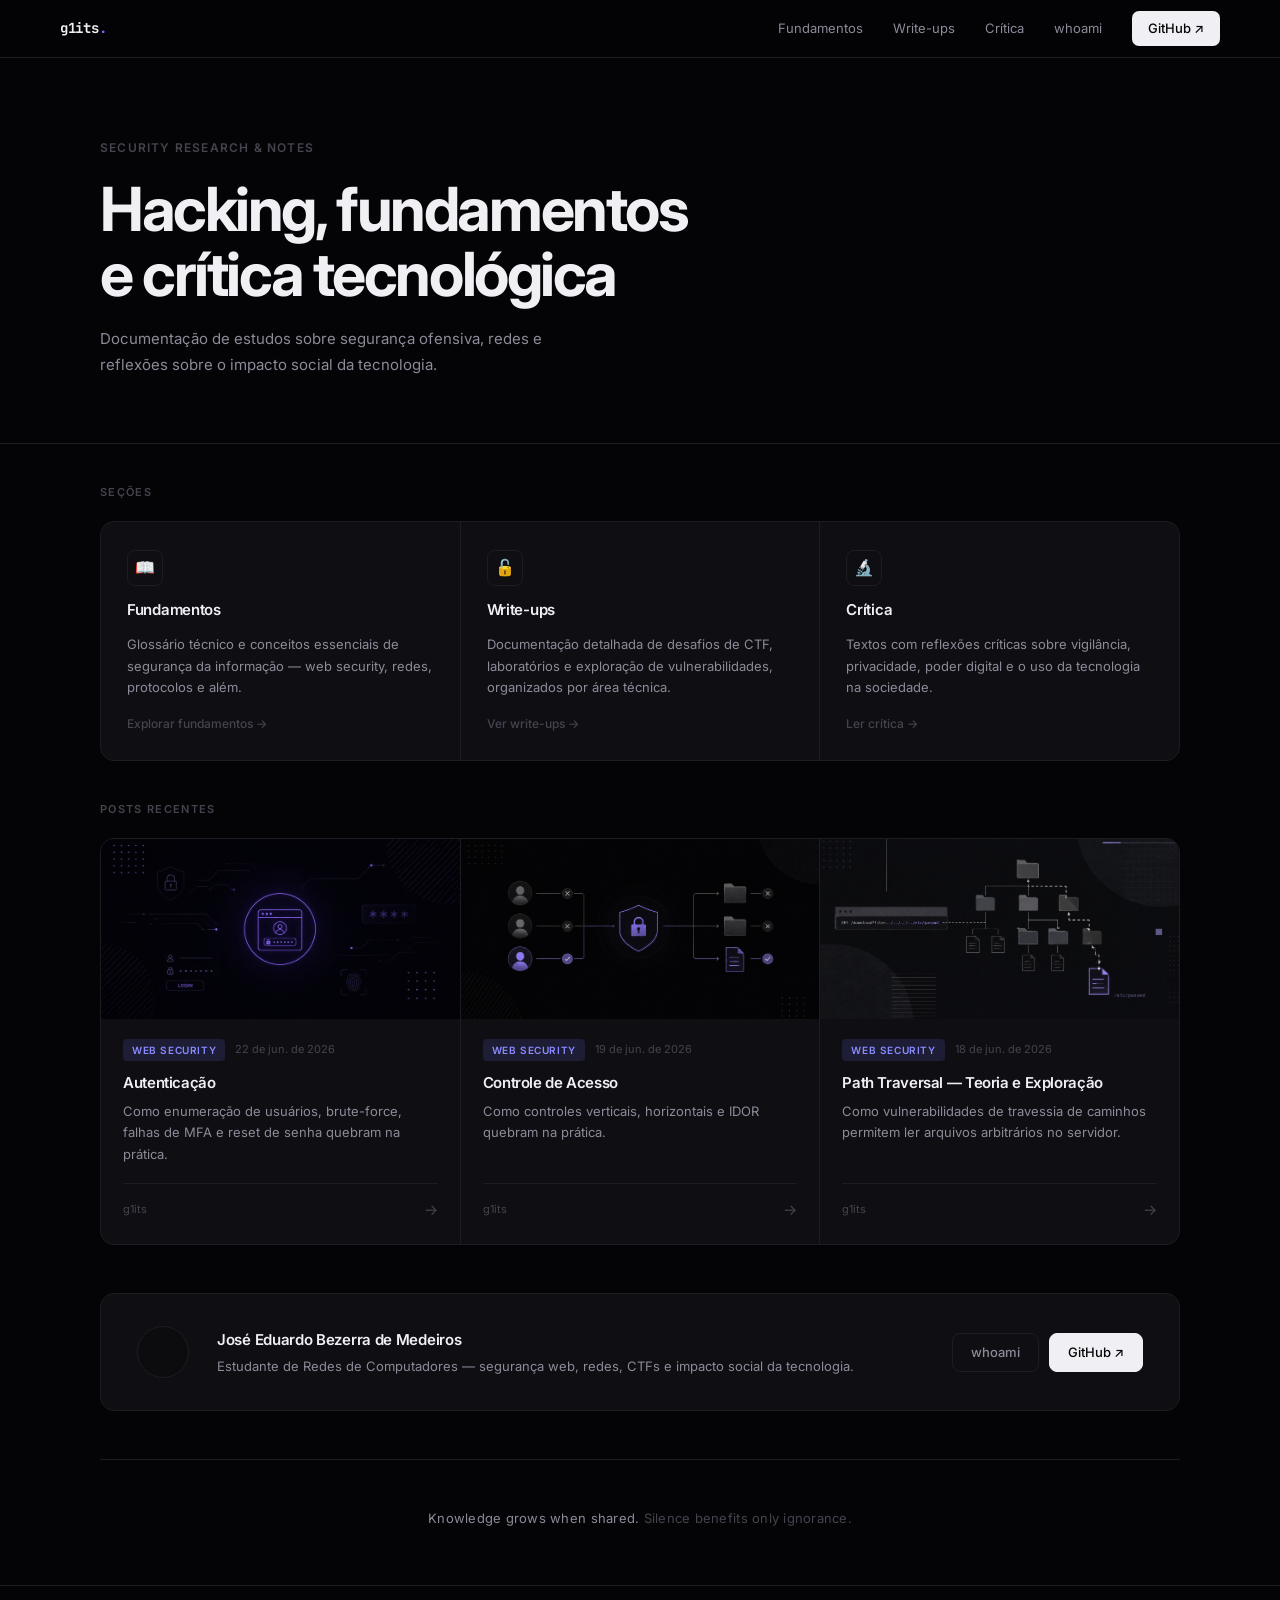
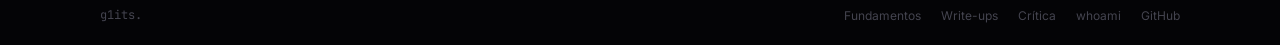
==== commit 5520a22b: "Layout lista + footer responsivo" ====
--- a/index.html
+++ b/index.html
@@ -138,7 +138,6 @@
         <a href="whoami/whoami.html">whoami</a>
         <a href="https://github.com/eduardobezerraz" target="_blank">GitHub</a>
       </div>
-      <span class="foot-copy">Copyleft © 2026</span>
     </div>
   </div>
 </footer>
--- a/css/style.css
+++ b/css/style.css
@@ -126,6 +126,8 @@
 .posts-empty p{font-size:13px;color:var(--text-3);line-height:1.7}
 .posts-empty code{font-family:var(--font-mono);font-size:12px;color:var(--text-2);background:var(--surface);padding:2px 7px;border-radius:4px}
 
+/* (bloco antigo de post-list removido — versão atual está mais abaixo) */
+
 /* WHOAMI */
 .whoami-strip{
   margin:48px 0;padding:32px 36px;
@@ -153,12 +155,156 @@
 
 /* FOOTER */
 footer{border-top:1px solid var(--border);padding:20px 0}
-.foot-inner{display:flex;align-items:center;justify-content:space-between}
+.foot-inner{display:flex;align-items:center;justify-content:space-between;flex-wrap:wrap;gap:14px}
 .foot-brand{font-family:var(--font-mono);font-size:12px;color:var(--text-3)}
-.foot-links{display:flex;gap:20px}
-.foot-links a{font-size:12px;color:var(--text-3);transition:color .15s}
+.foot-links{display:flex;flex-wrap:wrap;gap:14px 20px}
+.foot-links a{font-size:12px;color:var(--text-3);transition:color .15s;white-space:nowrap}
 .foot-links a:hover{color:var(--text-1)}
-.foot-copy{font-size:11px;color:var(--text-3)}
+.foot-copy{font-size:11px;color:var(--text-3);white-space:nowrap}
+
+@media(max-width:640px){
+  .foot-inner{
+    flex-direction:column;
+    align-items:flex-start;
+    gap:14px;
+  }
+  .foot-links{
+    order:2;
+    width:100%;
+    gap:10px 16px;
+  }
+  .foot-brand{ order:1; }
+  .foot-copy{ order:3; }
+}
+
+/* POST LIST (formato lista — usado em tópicos específicos como redes, web-security) */
+.post-list{
+  display:flex;flex-direction:column;
+  border:1px solid var(--border);border-radius:14px;
+  overflow:hidden;background:var(--card-bg);
+}
+.post-list-row{
+  display:flex;align-items:center;gap:18px;
+  padding:16px 20px;
+  border-bottom:1px solid var(--border);
+  transition:background .15s;
+  cursor:pointer;
+}
+.post-list-row:last-child{border-bottom:none}
+.post-list-row:hover{background:#13131a}
+
+.post-list-thumb{
+  width:120px;height:80px;flex-shrink:0;
+  border-radius:8px;overflow:hidden;
+  display:flex;align-items:center;justify-content:center;
+}
+.post-list-thumb img{width:100%;height:100%;object-fit:cover;display:block}
+.post-list-thumb-fallback{
+  width:100%;height:100%;
+  display:flex;align-items:center;justify-content:center;
+  font-family:var(--font-mono);font-size:10px;letter-spacing:.05em;text-transform:uppercase;
+}
+
+.post-list-main{
+  flex:1;min-width:0;
+  display:flex;flex-direction:column;gap:4px;
+}
+.post-list-title{
+  font-size:14.5px;font-weight:600;color:var(--text-1);
+  letter-spacing:-0.015em;line-height:1.3;
+  white-space:nowrap;overflow:hidden;text-overflow:ellipsis;
+}
+.post-list-desc{
+  font-size:12.5px;color:var(--text-2);line-height:1.5;
+  white-space:nowrap;overflow:hidden;text-overflow:ellipsis;
+}
+
+.post-list-meta{
+  display:flex;flex-direction:column;align-items:flex-end;gap:7px;
+  flex-shrink:0;
+}
+.post-list-tag{
+  font-size:10px;font-weight:600;letter-spacing:.05em;text-transform:uppercase;
+  padding:3px 9px;border-radius:4px;
+}
+.post-list-date{
+  font-family:var(--font-mono);font-size:11px;
+  color:var(--text-3);white-space:nowrap;
+}
+
+.post-list-arrow{
+  font-size:14px;color:var(--text-3);flex-shrink:0;
+  transition:color .15s,transform .15s;
+}
+.post-list-row:hover .post-list-arrow{color:var(--text-1);transform:translateX(3px)}
+
+/* busca/filtro de lista */
+.list-search{
+  display:flex;align-items:center;gap:10px;
+  margin-bottom:16px;padding:10px 16px;
+  border:1px solid var(--border);border-radius:10px;
+  background:var(--card-bg);
+}
+.list-search svg{flex-shrink:0;color:var(--text-3)}
+.list-search input{
+  flex:1;background:none;border:none;outline:none;
+  font-family:var(--font-sans);font-size:13px;
+  color:var(--text-1);
+}
+.list-search input::placeholder{color:var(--text-3)}
+
+/* empty state da lista */
+.list-empty{
+  padding:36px 24px;text-align:center;
+  border:1px solid var(--border);border-radius:14px;
+  background:var(--card-bg);
+}
+.list-empty p{font-size:13px;color:var(--text-3);line-height:1.7}
+.list-empty code{font-family:var(--font-mono);font-size:12px;color:var(--text-2);background:var(--surface);padding:2px 7px;border-radius:4px}
+
+@media(max-width:640px){
+  .post-list-row{
+    gap:10px;
+    padding:12px 14px;
+    align-items:flex-start;
+  }
+  .post-list-thumb{
+    width:52px;height:52px;
+    border-radius:7px;
+  }
+  .post-list-main{
+    flex:1 1 auto;
+    min-width:0;
+  }
+  .post-list-title{
+    white-space:normal;
+    font-size:13.5px;
+    line-height:1.3;
+  }
+  .post-list-desc{
+    display:-webkit-box;
+    -webkit-line-clamp:2;
+    -webkit-box-orient:vertical;
+    overflow:hidden;
+    white-space:normal;
+    font-size:11.5px;
+    line-height:1.45;
+  }
+  .post-list-meta{
+    flex-direction:column;
+    align-items:flex-end;
+    gap:6px;
+    flex-shrink:0;
+  }
+  .post-list-tag{ font-size:9px; padding:3px 7px; }
+  .post-list-date{ font-size:10px; }
+  .post-list-arrow{ display:none; }
+}
+
+@media(max-width:380px){
+  .post-list-thumb{ width:44px; height:44px; }
+  .post-list-title{ font-size:13px; }
+}
 
 /* RESPONSIVE */
 @media(max-width:900px){
